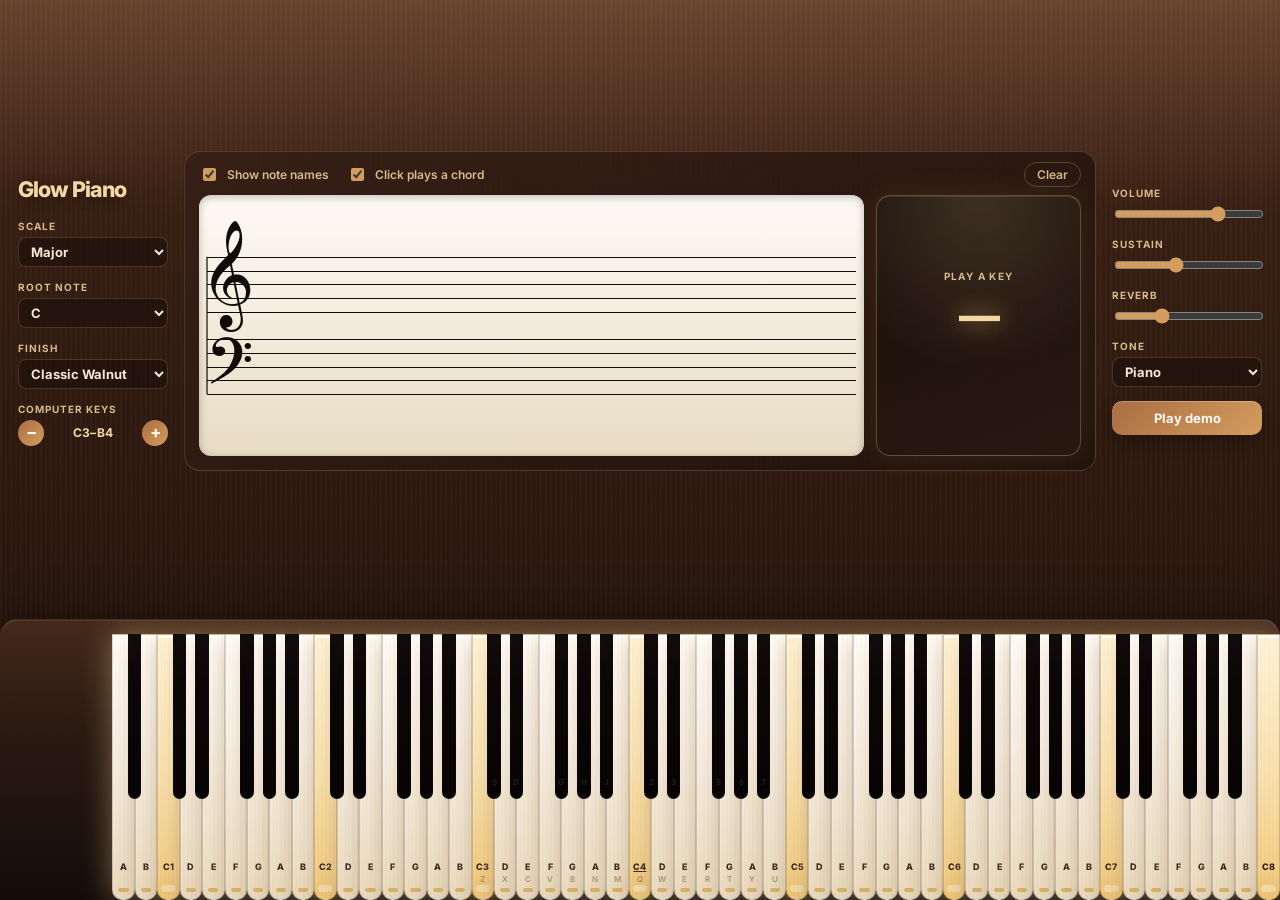
==== index.html @ 7399d84c "Update index.html" ====
<!DOCTYPE html>
<html lang="en">
  <head>
    <meta charset="UTF-8" />
    <meta name="viewport" content="width=device-width, initial-scale=1.0" />
    <title>Glow Piano</title>
    <link rel="preconnect" href="https://fonts.googleapis.com" />
    <link rel="preconnect" href="https://fonts.gstatic.com" crossorigin />
    <link href="https://fonts.googleapis.com/css2?family=Inter:wght@400;500;600;700;800&family=Noto+Music&display=swap" rel="stylesheet" />
    <link rel="stylesheet" href="style.css?v=7" />
  </head>
  <body>
    <div class="app-shell">
      <aside class="side side-left">
        <div class="brand"><h1>Glow Piano</h1></div>

        <label class="ctl" for="scale-select">
          <span>Scale</span>
          <select id="scale-select">
            <option value="major">Major</option>
            <option value="minor">Minor</option>
            <option value="pentatonic-major">Pentatonic Major</option>
            <option value="pentatonic-minor">Pentatonic Minor</option>
            <option value="blues">Blues</option>
            <option value="dorian">Dorian</option>
            <option value="phrygian">Phrygian</option>
            <option value="lydian">Lydian</option>
            <option value="mixolydian">Mixolydian</option>
          </select>
        </label>

        <label class="ctl" for="root-note-select">
          <span>Root note</span>
          <select id="root-note-select">
            <option value="C">C</option>
            <option value="C#">C#</option>
            <option value="D">D</option>
            <option value="D#">D#</option>
            <option value="E">E</option>
            <option value="F">F</option>
            <option value="F#">F#</option>
            <option value="G">G</option>
            <option value="G#">G#</option>
            <option value="A">A</option>
            <option value="A#">A#</option>
            <option value="B">B</option>
          </select>
        </label>

        <label class="ctl" for="style-select">
          <span>Finish</span>
          <select id="style-select">
            <option value="classic">Classic Walnut</option>
            <option value="concert">Concert Black</option>
            <option value="vintage">Vintage Mahogany</option>
            <option value="modern">Modern Matte</option>
          </select>
        </label>

        <div class="ctl">
          <span>Computer keys</span>
          <div class="keys-shift">
            <button id="octave-down" aria-label="Lower computer keyboard octave">−</button>
            <span id="octave-label">C3–B4</span>
            <button id="octave-up" aria-label="Raise computer keyboard octave">+</button>
          </div>
        </div>
      </aside>

      <section class="staff-panel">
        <div class="staff-header">
          <label class="staff-toggle">
            <input type="checkbox" id="show-names" checked />
            Show note names
          </label>
          <button id="staff-clear" class="staff-clear">Clear</button>
        </div>

        <div class="staff-body">
          <div class="staff-canvas">
            <canvas id="staff" aria-label="Notes you play, shown on a music staff"></canvas>
          </div>

          <aside id="chord-card" class="chord-card" aria-live="polite">
            <span id="chord-label" class="chord-label">Play a key</span>
            <strong id="chord-name">—</strong>
            <div id="chord-notes" class="chord-notes"></div>
          </aside>
        </div>
      </section>

      <aside class="side side-right">
        <label class="ctl" for="volume">
          <span>Volume</span>
          <input id="volume" type="range" min="0" max="100" value="72" />
        </label>

        <label class="ctl" for="sustain">
          <span>Sustain</span>
          <input id="sustain" type="range" min="0" max="100" value="40" />
        </label>

        <label class="ctl" for="reverb">
          <span>Reverb</span>
          <input id="reverb" type="range" min="0" max="100" value="30" />
        </label>

        <label class="ctl" for="tone">
          <span>Tone</span>
          <select id="tone">
            <option value="piano">Piano</option>
            <option value="bright">Bright</option>
            <option value="warm">Warm</option>
          </select>
        </label>

        <button id="demo-btn" class="demo-btn">Play demo</button>
      </aside>

      <section id="piano" class="piano" aria-label="Piano keyboard" aria-live="polite"></section>
    </div>

    <script src="Staff.js?v=6"></script>
    <script src="script.js?v=7"></script>
  </body>
</html>
---- style.css ----
:root {
  --bg-1: #1a0f09;
  --bg-2: #2d1b12;
  --bg-3: #3c2617;

  --app-shell-top: rgba(111, 71, 49, 0.92);
  --app-shell-mid: rgba(56, 31, 18, 0.92);
  --app-shell-bottom: rgba(28, 16, 11, 0.96);
  --topbar-top: rgba(77, 49, 32, 0.9);
  --topbar-bottom: rgba(46, 27, 17, 0.75);
  --toolbar-bg-top: rgba(101, 63, 42, 0.8);
  --toolbar-bg-bottom: rgba(89, 56, 38, 0.72);
  --panel-bg-top: rgba(53, 31, 22, 0.9);
  --panel-bg-bottom: rgba(29, 17, 12, 0.8);
  --piano-top: rgba(69, 42, 27, 0.98);
  --piano-mid: rgba(42, 27, 18, 0.96);
  --piano-bottom: rgba(21, 12, 9, 0.98);

  --white-key: #fefaf4;
  --white-key-2: #f4ecdf;
  --white-key-3: #e8dcc4;

  --black-key-1: #120b08;
  --black-key-2: #1f130f;
  --black-key-3: #2d1d15;

  --gold: #d8b06a;
  --gold-soft: #f3d8a6;
  --text: #f4e7d6;
  --muted: #d7b98a;
  --ink: #2b170f;
  --button-grad-1: #ab6d43;
  --button-grad-2: #d49d5d;
  --scale-glow: rgba(248, 218, 165, 0.45);
}

* {
  box-sizing: border-box;
}

html, body {
  height: 100%;
  margin: 0;
  font-family: 'Inter', sans-serif;
  background:
    radial-gradient(circle at top, rgba(211, 176, 106, 0.18), transparent 30%),
    linear-gradient(135deg, var(--bg-1) 0%, var(--bg-2) 38%, var(--bg-3) 100%);
  color: var(--text);
}

body {
  overflow: hidden; /* everything fits on one screen */
}

button, input, select {
  font: inherit;
}

/* ---- Page layout: controls | staff | controls, piano underneath ---- */
.app-shell {
  /* Width of one white key. The piano is 57 white keys wide: 52 real keys plus 5 spare
     on the left, so middle C lands exactly in the centre of the screen and the
     piano runs from the left edge of the screen to the right edge. */
  --kw: max(calc(100vw / 57), 14px);

  position: relative;
  width: 100vw;
  height: 100vh;
  height: 100dvh;
  display: grid;
  grid-template-columns: 150px minmax(0, 1fr) 150px;
  grid-template-rows: minmax(0, 1fr) auto;
  gap: 14px 16px;
  padding: 16px 18px 0;
  background:
    linear-gradient(180deg, var(--app-shell-top) 0%, var(--app-shell-mid) 24%, var(--app-shell-bottom) 100%);
}

.app-shell::before {
  content: '';
  position: absolute;
  inset: 0;
  background:
    repeating-linear-gradient(
      90deg,
      rgba(255, 255, 255, 0.02) 0,
      rgba(255, 255, 255, 0.02) 2px,
      rgba(0, 0, 0, 0.02) 2px,
      rgba(0, 0, 0, 0.02) 5px
    );
  pointer-events: none;
}

.side,
.staff-panel,
.piano {
  position: relative;
  z-index: 1;
}

.side-left   { grid-column: 1; grid-row: 1; }
.staff-panel { grid-column: 2; grid-row: 1; }
.side-right  { grid-column: 3; grid-row: 1; }
.piano       { grid-column: 1 / -1; grid-row: 2; }

/* ---- Minimal side controls ---- */
.side {
  display: flex;
  flex-direction: column;
  justify-content: center;
  gap: 14px;
  min-height: 0;
}

.brand h1 {
  margin: 0 0 4px;
  font-size: 1.35rem;
  font-weight: 800;
  letter-spacing: -0.04em;
  color: var(--gold-soft);
  text-shadow: 0 2px 14px rgba(0, 0, 0, 0.4);
}

.ctl {
  display: flex;
  flex-direction: column;
  gap: 5px;
  color: var(--muted);
  font-size: 10px;
  font-weight: 700;
  letter-spacing: 0.1em;
  text-transform: uppercase;
}

.ctl select {
  width: 100%;
  padding: 5px 8px;
  font-size: 13px;
  letter-spacing: 0;
  text-transform: none;
  background: rgba(24, 14, 10, 0.55);
  color: var(--text);
  border: 1px solid rgba(227, 190, 141, 0.2);
  border-radius: 8px;
}

.ctl input[type="range"] {
  width: 100%;
  accent-color: var(--button-grad-2);
}

.keys-shift {
  display: flex;
  align-items: center;
  justify-content: space-between;
  gap: 6px;
}

.keys-shift button {
  flex: none;
  width: 26px;
  height: 26px;
  padding: 0;
  border: 0;
  border-radius: 50%;
  font-size: 17px;
  line-height: 1;
  color: #fffaf5;
  background: linear-gradient(135deg, var(--button-grad-1), var(--button-grad-2));
  cursor: pointer;
}

#octave-label {
  flex: 1;
  text-align: center;
  font-size: 12px;
  font-weight: 700;
  letter-spacing: 0.03em;
  text-transform: none;
  color: var(--gold-soft);
}

.demo-btn {
  width: 100%;
  padding: 9px 12px;
  border: 0;
  border-radius: 10px;
  font-size: 13px;
  font-weight: 700;
  color: #fffaf5;
  background: linear-gradient(135deg, var(--button-grad-1), var(--button-grad-2));
  box-shadow: inset 0 1px 0 rgba(255, 255, 255, 0.26), 0 8px 16px rgba(0, 0, 0, 0.28);
  cursor: pointer;
  transition: transform 0.18s ease;
}

.demo-btn:hover {
  transform: translateY(-1px);
}

/* ---- Staff reel + chord card ---- */
.staff-panel {
  align-self: center;
  display: flex;
  flex-direction: column;
  padding: 10px 14px 14px;
  border-radius: 16px;
  border: 1px solid rgba(227, 190, 141, 0.2);
  background: linear-gradient(135deg, var(--panel-bg-top), var(--panel-bg-bottom));
}

.staff-header {
  display: flex;
  align-items: center;
  gap: 18px;
  margin-bottom: 8px;
}

.staff-toggle {
  display: inline-flex;
  align-items: center;
  gap: 8px;
  color: var(--muted);
  font-size: 12px;
  font-weight: 600;
  cursor: pointer;
}

.staff-toggle input {
  accent-color: var(--button-grad-2);
}

.staff-clear {
  margin-left: auto;
  border: 1px solid rgba(227, 190, 141, 0.25);
  border-radius: 999px;
  padding: 4px 12px;
  font-size: 12px;
  background: transparent;
  color: var(--muted);
  font-weight: 600;
  cursor: pointer;
}

.staff-clear:hover {
  color: var(--gold-soft);
}

.staff-body {
  display: flex;
  gap: 12px;
  align-items: stretch;
}

/* The staff: about half the height it was before */
.staff-canvas {
  position: relative;
  flex: 1 1 auto;
  min-width: 0;
  height: clamp(200px, 29vh, 330px);
}

#staff {
  position: absolute;
  inset: 0;
  display: block;
  width: 100%;
  height: 100%;
  border-radius: 12px;
  background: linear-gradient(180deg, var(--white-key), var(--white-key-3));
  box-shadow: inset 0 2px 8px rgba(0, 0, 0, 0.25);
}

/* The chord card, to the right of the staff */
.chord-card {
  flex: 0 0 clamp(190px, 16vw, 270px);
  display: flex;
  flex-direction: column;
  align-items: center;
  justify-content: center;
  gap: 12px;
  padding: 14px;
  text-align: center;
  border-radius: 14px;
  border: 1px solid rgba(227, 190, 141, 0.3);
  background:
    radial-gradient(circle at 50% 0%, rgba(243, 216, 166, 0.16), transparent 62%),
    linear-gradient(160deg, rgba(20, 12, 8, 0.78), rgba(44, 27, 18, 0.66));
  box-shadow:
    inset 0 1px 0 rgba(255, 235, 203, 0.12),
    0 0 30px rgba(216, 176, 106, 0.12);
}

.chord-label {
  font-size: 10px;
  font-weight: 700;
  letter-spacing: 0.14em;
  text-transform: uppercase;
  color: var(--muted);
}

#chord-name {
  max-width: 100%;
  font-size: clamp(2rem, 3.2vw, 3.4rem);
  font-weight: 800;
  line-height: 1.05;
  letter-spacing: -0.04em;
  color: var(--gold-soft);
  text-shadow: 0 0 22px var(--gold), 0 2px 12px rgba(0, 0, 0, 0.5);
  overflow-wrap: anywhere;
}

.chord-notes {
  display: flex;
  flex-wrap: wrap;
  justify-content: center;
  gap: 6px;
  min-height: 2rem;
}

.chord-notes span {
  min-width: 2.2rem;
  padding: 4px 10px;
  border-radius: 999px;
  font-size: clamp(0.95rem, 1.3vw, 1.3rem);
  font-weight: 800;
  color: var(--gold-soft);
  background: rgba(243, 216, 166, 0.12);
  border: 1px solid rgba(243, 216, 166, 0.35);
}

.chord-card.pop #chord-name {
  animation: chord-pop 0.35s ease;
}

@keyframes chord-pop {
  from { transform: scale(0.85); opacity: 0.35; }
  to   { transform: scale(1); opacity: 1; }
}

/* ---- Piano: edge to edge, as big as the screen allows ---- */
.piano {
  height: min(46vh, calc(var(--kw) * 12.5));
  min-height: 130px;
  margin: 0 -18px;
  padding: 14px 0 0;
  border-radius: 18px 18px 0 0;
  background:
    linear-gradient(180deg, var(--piano-top) 0%, var(--piano-mid) 40%, var(--piano-bottom) 100%);
  border-top: 1.5px solid rgba(227, 190, 141, 0.2);
  box-shadow:
    inset 0 1px 0 rgba(255, 255, 255, 0.08),
    0 -10px 40px rgba(0, 0, 0, 0.25);
  overflow: hidden;
}

/* 52 white keys, pushed 5 key-widths in from the left so middle C is centred */
.keys {
  position: relative;
  display: flex;
  flex: none;
  width: calc(var(--kw) * 52);
  height: 100%;
  margin-left: calc(var(--kw) * 5);
}

.key {
  position: relative;
  user-select: none;
  -webkit-user-select: none;
  touch-action: manipulation;
}

.key:focus-visible {
  outline: 2px solid var(--gold-soft);
  outline-offset: -3px;
  z-index: 3;
}

.note-name {
  font-size: clamp(9px, calc(var(--kw) * 0.34), 14px);
  font-weight: 800;
  line-height: 1;
}

.kbd-hint {
  font-size: clamp(8px, calc(var(--kw) * 0.28), 12px);
  font-weight: 600;
  line-height: 1;
  min-height: 1em;
  opacity: 0.55;
}

.middle-c .note-name {
  text-decoration: underline;
}

/* White keys */
.white-key {
  flex: 1 1 0;
  min-width: 0;
  height: 100%;
  display: flex;
  flex-direction: column;
  align-items: center;
  justify-content: flex-end;
  gap: 4px;
  padding: 0 0 clamp(10px, calc(var(--kw) * 0.7), 24px);
  border-radius: 0 0 10px 10px;
  background: linear-gradient(180deg, var(--white-key) 0%, var(--white-key-2) 38%, var(--white-key-3) 100%);
  border: 1px solid rgba(39, 20, 12, 0.18);
  color: rgba(43, 23, 15, 0.7);
  font-weight: 700;
  cursor: pointer;
  transition: transform 0.08s ease, box-shadow 0.15s ease, background 0.15s ease;
}

.white-key::before {
  content: '';
  position: absolute;
  inset: 0;
  background: repeating-linear-gradient(
    90deg,
    rgba(255, 255, 255, 0.04),
    rgba(255, 255, 255, 0.04) 2px,
    rgba(120, 81, 52, 0.02) 2px,
    rgba(120, 81, 52, 0.02) 4px
  );
  border-radius: 0 0 10px 10px;
  pointer-events: none;
}

.white-key:hover {
  background: linear-gradient(180deg, #fffdf9 0%, #f8f1e8 42%, #eadbc0 100%);
}

/* Black keys (their left and width are set by script.js, in %) */
.black-key {
  position: absolute;
  top: 0;
  height: 62%;
  display: flex;
  flex-direction: column;
  align-items: center;
  justify-content: flex-end;
  gap: 4px;
  padding: 0 0 12px;
  border-radius: 0 0 7px 7px;
  background: linear-gradient(180deg, var(--black-key-2), var(--black-key-1));
  border: 1px solid rgba(255, 255, 255, 0.06);
  color: rgba(255, 255, 255, 0.8);
  z-index: 2;
  cursor: pointer;
  transition: transform 0.08s ease, box-shadow 0.15s ease, background 0.15s ease;
}

.black-key::before {
  content: '';
  position: absolute;
  inset: 0;
  background: linear-gradient(180deg, rgba(255, 255, 255, 0.05), transparent 30%, rgba(0, 0, 0, 0.1));
  border-radius: 0 0 7px 7px;
  pointer-events: none;
}

.black-key:hover {
  background: linear-gradient(180deg, var(--black-key-3), var(--black-key-2));
}

/* ---- Scale highlighting ---- */

/* Notes outside the scale: dark and "switched off" */
.white-key.out-of-scale {
  filter: brightness(0.3) saturate(0.5);
  box-shadow: inset 0 2px 0 rgba(255, 255, 255, 0.1), 0 4px 8px rgba(0, 0, 0, 0.3);
}

.black-key.out-of-scale {
  filter: brightness(0.4);
}

.out-of-scale .note-name,
.out-of-scale .kbd-hint {
  opacity: 0.35;
}

/* Notes in the scale: bright, raised, glowing, with a gold strip */
.white-key.in-scale {
  z-index: 1;
  background: linear-gradient(180deg, #fffdf9 0%, #f8f1e8 38%, #eadbc0 100%);
  box-shadow:
    inset 0 3px 0 rgba(255, 255, 255, 0.9),
    0 0 30px var(--scale-glow),
    0 10px 20px rgba(0, 0, 0, 0.2);
}

.white-key.in-scale .note-name {
  color: var(--ink);
}

.black-key.in-scale {
  background: linear-gradient(180deg, #5a4030, #2a1a12);
  box-shadow:
    inset 0 1px 0 rgba(255, 255, 255, 0.25),
    0 0 22px var(--scale-glow),
    0 12px 18px rgba(0, 0, 0, 0.38);
}

.white-key.in-scale::after,
.black-key.in-scale::after {
  content: '';
  position: absolute;
  left: 25%;
  right: 25%;
  bottom: 7px;
  height: 4px;
  border-radius: 4px;
  background: var(--gold);
  box-shadow: 0 0 10px var(--scale-glow);
  pointer-events: none;
}

/* Root note: warm tint and a bigger strip */
.white-key.is-root {
  background: linear-gradient(180deg, #fff3d6 0%, #f9dfaa 55%, #f0c777 100%);
}

.black-key.is-root {
  background: linear-gradient(180deg, #7a5336, #3a2416);
}

.white-key.is-root::after,
.black-key.is-root::after {
  left: 15%;
  right: 15%;
  height: 7px;
  background: var(--gold-soft);
  box-shadow: 0 0 16px var(--gold);
}

/* Pressed keys always win, so you can see what is sounding */
.white-key.active {
  filter: none;
  background: linear-gradient(180deg, #ffd98a 0%, #f0b64f 100%);
  transform: translateY(2px);
  box-shadow: 0 0 24px var(--scale-glow), inset 0 2px 0 rgba(255, 255, 255, 0.6);
}

.black-key.active {
  filter: none;
  background: linear-gradient(180deg, #b27a4f, #6b442f);
  transform: translateY(2px);
  box-shadow: 0 0 20px var(--scale-glow);
}

.key.active .note-name,
.key.active .kbd-hint {
  opacity: 1;
}

/* ---- Small screens: stack everything and let the piano scroll sideways ---- */
@media (max-width: 900px) {
  body {
    overflow: auto;
  }

  .app-shell {
    height: auto;
    min-height: 100dvh;
    grid-template-columns: 1fr;
    grid-template-rows: auto;
    padding: 12px 12px 0;
  }

  .side-left,
  .staff-panel,
  .side-right,
  .piano {
    grid-column: 1;
    grid-row: auto;
  }

  .side {
    flex-direction: row;
    flex-wrap: wrap;
    justify-content: flex-start;
  }

  .side > * {
    flex: 1 1 130px;
  }

  .staff-body {
    flex-direction: column;
  }

  .staff-canvas {
    flex: none;
    height: 200px;
  }

  .chord-card {
    flex: none;
  }

  .piano {
    height: 170px;
    margin: 0 -12px;
    overflow-x: auto;
  }
}
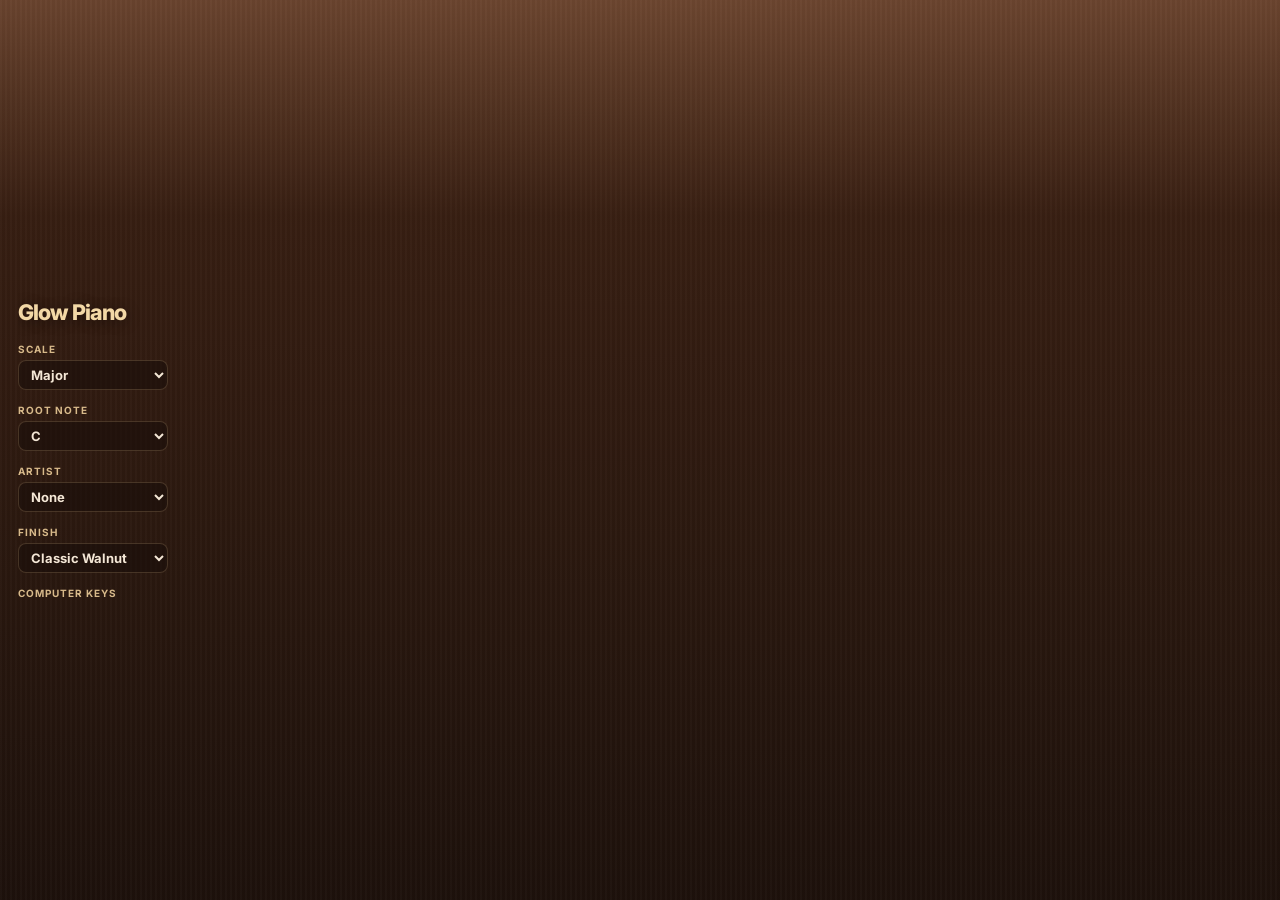
==== commit 6998f307: "Update index.html" ====
--- a/index.html
+++ b/index.html
@@ -7,7 +7,815 @@
     <link rel="preconnect" href="https://fonts.googleapis.com" />
     <link rel="preconnect" href="https://fonts.gstatic.com" crossorigin />
     <link href="https://fonts.googleapis.com/css2?family=Inter:wght@400;500;600;700;800&family=Noto+Music&display=swap" rel="stylesheet" />
-    <link rel="stylesheet" href="style.css?v=7" />
+    <style>
+:root {
+  --bg-1: #1a0f09;
+  --bg-2: #2d1b12;
+  --bg-3: #3c2617;
+
+  --app-shell-top: rgba(111, 71, 49, 0.92);
+  --app-shell-mid: rgba(56, 31, 18, 0.92);
+  --app-shell-bottom: rgba(28, 16, 11, 0.96);
+  --topbar-top: rgba(77, 49, 32, 0.9);
+  --topbar-bottom: rgba(46, 27, 17, 0.75);
+  --toolbar-bg-top: rgba(101, 63, 42, 0.8);
+  --toolbar-bg-bottom: rgba(89, 56, 38, 0.72);
+  --panel-bg-top: rgba(53, 31, 22, 0.9);
+  --panel-bg-bottom: rgba(29, 17, 12, 0.8);
+  --piano-top: rgba(69, 42, 27, 0.98);
+  --piano-mid: rgba(42, 27, 18, 0.96);
+  --piano-bottom: rgba(21, 12, 9, 0.98);
+
+  --white-key: #fefaf4;
+  --white-key-2: #f4ecdf;
+  --white-key-3: #e8dcc4;
+
+  --black-key-1: #120b08;
+  --black-key-2: #1f130f;
+  --black-key-3: #2d1d15;
+
+  --gold: #d8b06a;
+  --gold-soft: #f3d8a6;
+  --text: #f4e7d6;
+  --muted: #d7b98a;
+  --ink: #2b170f;
+  --button-grad-1: #ab6d43;
+  --button-grad-2: #d49d5d;
+  --scale-glow: rgba(248, 218, 165, 0.45);
+}
+
+* {
+  box-sizing: border-box;
+}
+
+html, body {
+  height: 100%;
+  margin: 0;
+  font-family: 'Inter', sans-serif;
+  background:
+    radial-gradient(circle at top, rgba(211, 176, 106, 0.18), transparent 30%),
+    linear-gradient(135deg, var(--bg-1) 0%, var(--bg-2) 38%, var(--bg-3) 100%);
+  color: var(--text);
+}
+
+body {
+  overflow: hidden; /* everything fits on one screen */
+}
+
+button, input, select {
+  font: inherit;
+}
+
+/* ---- Page layout: controls | staff | controls, piano underneath ---- */
+.app-shell {
+  /* Width of one white key. The piano is 43 white keys wide (C1 to C7), so it runs from the
+     left edge of the screen to the right edge, with middle C exactly in the centre. */
+  --kw: max(calc(100vw / 43), 14px);
+
+  position: relative;
+  width: 100vw;
+  height: 100vh;
+  height: 100dvh;
+  display: grid;
+  grid-template-columns: 150px minmax(0, 1fr) 150px;
+  grid-template-rows: minmax(0, 1fr) auto;
+  gap: 14px 16px;
+  padding: 16px 18px 0;
+  background:
+    linear-gradient(180deg, var(--app-shell-top) 0%, var(--app-shell-mid) 24%, var(--app-shell-bottom) 100%);
+}
+
+.app-shell::before {
+  content: '';
+  position: absolute;
+  inset: 0;
+  background:
+    repeating-linear-gradient(
+      90deg,
+      rgba(255, 255, 255, 0.02) 0,
+      rgba(255, 255, 255, 0.02) 2px,
+      rgba(0, 0, 0, 0.02) 2px,
+      rgba(0, 0, 0, 0.02) 5px
+    );
+  pointer-events: none;
+}
+
+.side,
+.staff-panel,
+.artist-panel,
+.piano {
+  position: relative;
+  z-index: 1;
+}
+
+.side-left   { grid-column: 1; grid-row: 1; }
+.staff-panel { grid-column: 2; grid-row: 1; }
+.side-right  { grid-column: 3; grid-row: 1; }
+.piano       { grid-column: 1 / -1; grid-row: 2; }
+
+/* When an artist panel is open (Chopin ...) it takes a column of its own next to the left controls */
+.artist-panel { grid-column: 2; grid-row: 1; }
+
+.app-shell.artist-open {
+  grid-template-columns: 150px clamp(250px, 22vw, 340px) minmax(0, 1fr) 150px;
+}
+
+.app-shell.artist-open .staff-panel { grid-column: 3; }
+.app-shell.artist-open .side-right  { grid-column: 4; }
+
+/* ---- Minimal side controls ---- */
+.side {
+  display: flex;
+  flex-direction: column;
+  justify-content: center;
+  justify-content: safe center; /* if the screen is short, scroll instead of cutting the top off */
+  gap: 14px;
+  min-height: 0;
+  overflow-y: auto;
+  scrollbar-width: none;
+}
+
+.brand h1 {
+  margin: 0 0 4px;
+  font-size: 1.35rem;
+  font-weight: 800;
+  letter-spacing: -0.04em;
+  color: var(--gold-soft);
+  text-shadow: 0 2px 14px rgba(0, 0, 0, 0.4);
+}
+
+.ctl {
+  display: flex;
+  flex-direction: column;
+  gap: 5px;
+  color: var(--muted);
+  font-size: 10px;
+  font-weight: 700;
+  letter-spacing: 0.1em;
+  text-transform: uppercase;
+}
+
+.ctl select,
+.artist-panel select,
+.staff-header select {
+  width: 100%;
+  padding: 5px 8px;
+  font-size: 13px;
+  letter-spacing: 0;
+  text-transform: none;
+  background: rgba(24, 14, 10, 0.55);
+  color: var(--text);
+  border: 1px solid rgba(227, 190, 141, 0.2);
+  border-radius: 8px;
+}
+
+.ctl input[type="range"] {
+  width: 100%;
+  accent-color: var(--button-grad-2);
+}
+
+.keys-shift {
+  display: flex;
+  align-items: center;
+  justify-content: space-between;
+  gap: 6px;
+}
+
+.keys-shift button {
+  flex: none;
+  width: 26px;
+  height: 26px;
+  padding: 0;
+  border: 0;
+  border-radius: 50%;
+  font-size: 17px;
+  line-height: 1;
+  color: #fffaf5;
+  background: linear-gradient(135deg, var(--button-grad-1), var(--button-grad-2));
+  cursor: pointer;
+}
+
+#octave-label {
+  flex: 1;
+  text-align: center;
+  font-size: 12px;
+  font-weight: 700;
+  letter-spacing: 0.03em;
+  text-transform: none;
+  color: var(--gold-soft);
+}
+
+.demo-btn {
+  width: 100%;
+  padding: 9px 12px;
+  border: 0;
+  border-radius: 10px;
+  font-size: 13px;
+  font-weight: 700;
+  color: #fffaf5;
+  background: linear-gradient(135deg, var(--button-grad-1), var(--button-grad-2));
+  box-shadow: inset 0 1px 0 rgba(255, 255, 255, 0.26), 0 8px 16px rgba(0, 0, 0, 0.28);
+  cursor: pointer;
+  transition: transform 0.18s ease;
+}
+
+.demo-btn:hover {
+  transform: translateY(-1px);
+}
+
+/* ---- Artist panel (Chopin ...) ---- */
+.artist-panel {
+  display: flex;
+  flex-direction: column;
+  gap: 8px;
+  min-height: 0;
+  overflow-y: auto;
+  scrollbar-width: thin;
+  padding: 12px;
+  border-radius: 16px;
+  border: 1px solid rgba(227, 190, 141, 0.2);
+  background: linear-gradient(135deg, var(--panel-bg-top), var(--panel-bg-bottom));
+}
+
+.artist-panel[hidden] {
+  display: none;
+}
+
+.artist-head {
+  display: flex;
+  align-items: center;
+  gap: 6px;
+}
+
+.artist-head h2 {
+  flex: 1;
+  margin: 0;
+  font-size: 1.25rem;
+  font-weight: 800;
+  letter-spacing: -0.03em;
+  color: var(--gold-soft);
+}
+
+.artist-icon {
+  width: 26px;
+  height: 26px;
+  padding: 0;
+  border: 1px solid rgba(227, 190, 141, 0.3);
+  border-radius: 50%;
+  font-size: 11px;
+  line-height: 1;
+  background: transparent;
+  color: var(--muted);
+  cursor: pointer;
+}
+
+.artist-icon:hover {
+  color: var(--gold-soft);
+}
+
+.artist-blurb,
+.artist-info,
+.artist-note {
+  margin: 0;
+  font-size: 11px;
+  line-height: 1.45;
+  color: var(--muted);
+}
+
+.artist-note {
+  font-style: italic;
+  opacity: 0.8;
+}
+
+.artist-panel h3 {
+  margin: 8px 0 0;
+  font-size: 10px;
+  font-weight: 700;
+  letter-spacing: 0.12em;
+  text-transform: uppercase;
+  color: var(--muted);
+}
+
+.artist-grid {
+  display: grid;
+  grid-template-columns: repeat(2, minmax(0, 1fr));
+  gap: 6px;
+}
+
+.artist-chord {
+  display: flex;
+  flex-direction: column;
+  align-items: flex-start;
+  gap: 2px;
+  padding: 6px 8px;
+  text-align: left;
+  border-radius: 9px;
+  border: 1px solid rgba(227, 190, 141, 0.25);
+  background: rgba(24, 14, 10, 0.5);
+  color: var(--text);
+  cursor: pointer;
+  user-select: none;
+  -webkit-user-select: none;
+  touch-action: manipulation;
+}
+
+.artist-chord strong {
+  font-size: 14px;
+  font-weight: 800;
+  color: var(--gold-soft);
+}
+
+.artist-chord small {
+  font-size: 10px;
+  line-height: 1.25;
+  color: var(--muted);
+}
+
+.artist-chord:hover {
+  border-color: rgba(243, 216, 166, 0.55);
+}
+
+.artist-chord.playing {
+  background: linear-gradient(135deg, var(--button-grad-1), var(--button-grad-2));
+  border-color: transparent;
+}
+
+.artist-chord.playing strong,
+.artist-chord.playing small {
+  color: #fffaf5;
+}
+
+.artist-row {
+  display: flex;
+  gap: 6px;
+}
+
+.artist-row select {
+  flex: 1;
+  min-width: 0;
+}
+
+.artist-play {
+  flex: none;
+  width: 32px;
+  border: 0;
+  border-radius: 8px;
+  font-size: 12px;
+  color: #fffaf5;
+  background: linear-gradient(135deg, var(--button-grad-1), var(--button-grad-2));
+  cursor: pointer;
+}
+
+.artist-now {
+  min-height: 1.4em;
+  margin: 0;
+  font-size: 12px;
+  font-weight: 700;
+  color: var(--gold-soft);
+}
+
+/* ---- Staff reel + chord card ---- */
+.staff-panel {
+  align-self: center;
+  display: flex;
+  flex-direction: column;
+  padding: 10px 14px 14px;
+  border-radius: 16px;
+  border: 1px solid rgba(227, 190, 141, 0.2);
+  background: linear-gradient(135deg, var(--panel-bg-top), var(--panel-bg-bottom));
+}
+
+.staff-header {
+  display: flex;
+  flex-wrap: wrap;
+  align-items: center;
+  gap: 6px 18px;
+  margin-bottom: 8px;
+}
+
+.staff-toggle {
+  display: inline-flex;
+  align-items: center;
+  gap: 8px;
+  color: var(--muted);
+  font-size: 12px;
+  font-weight: 600;
+  cursor: pointer;
+}
+
+.staff-toggle input {
+  accent-color: var(--button-grad-2);
+}
+
+.staff-header select {
+  width: auto;
+  padding: 3px 6px;
+  font-size: 12px;
+}
+
+/* The 7th / 9th / 11th / 13th boxes sit together as one group */
+.chord-sizes {
+  display: inline-flex;
+  align-items: center;
+  gap: 4px 10px;
+}
+
+.staff-group-label {
+  color: var(--gold-soft);
+  font-size: 11px;
+  font-weight: 700;
+  letter-spacing: 0.05em;
+  text-transform: uppercase;
+}
+
+.staff-clear {
+  margin-left: auto;
+  border: 1px solid rgba(227, 190, 141, 0.25);
+  border-radius: 999px;
+  padding: 4px 12px;
+  font-size: 12px;
+  background: transparent;
+  color: var(--muted);
+  font-weight: 600;
+  cursor: pointer;
+}
+
+.staff-clear:hover {
+  color: var(--gold-soft);
+}
+
+.staff-body {
+  display: flex;
+  gap: 12px;
+  align-items: stretch;
+}
+
+/* The staff: about half the height it was before */
+.staff-canvas {
+  position: relative;
+  flex: 1 1 auto;
+  min-width: 0;
+  height: clamp(200px, 29vh, 330px);
+}
+
+#staff {
+  position: absolute;
+  inset: 0;
+  display: block;
+  width: 100%;
+  height: 100%;
+  border-radius: 12px;
+  background: linear-gradient(180deg, var(--white-key), var(--white-key-3));
+  box-shadow: inset 0 2px 8px rgba(0, 0, 0, 0.25);
+}
+
+/* The chord card, to the right of the staff */
+.chord-card {
+  flex: 0 0 clamp(190px, 16vw, 270px);
+  display: flex;
+  flex-direction: column;
+  align-items: center;
+  justify-content: center;
+  gap: 12px;
+  padding: 14px;
+  text-align: center;
+  border-radius: 14px;
+  border: 1px solid rgba(227, 190, 141, 0.3);
+  background:
+    radial-gradient(circle at 50% 0%, rgba(243, 216, 166, 0.16), transparent 62%),
+    linear-gradient(160deg, rgba(20, 12, 8, 0.78), rgba(44, 27, 18, 0.66));
+  box-shadow:
+    inset 0 1px 0 rgba(255, 235, 203, 0.12),
+    0 0 30px rgba(216, 176, 106, 0.12);
+}
+
+.chord-label {
+  font-size: 10px;
+  font-weight: 700;
+  letter-spacing: 0.14em;
+  text-transform: uppercase;
+  color: var(--muted);
+}
+
+#chord-name {
+  max-width: 100%;
+  font-size: clamp(2rem, 3.2vw, 3.4rem);
+  font-weight: 800;
+  line-height: 1.05;
+  letter-spacing: -0.04em;
+  color: var(--gold-soft);
+  text-shadow: 0 0 22px var(--gold), 0 2px 12px rgba(0, 0, 0, 0.5);
+  overflow-wrap: anywhere;
+}
+
+.chord-notes {
+  display: flex;
+  flex-wrap: wrap;
+  justify-content: center;
+  gap: 6px;
+  min-height: 2rem;
+}
+
+.chord-notes span {
+  min-width: 2.2rem;
+  padding: 4px 10px;
+  border-radius: 999px;
+  font-size: clamp(0.95rem, 1.3vw, 1.3rem);
+  font-weight: 800;
+  color: var(--gold-soft);
+  background: rgba(243, 216, 166, 0.12);
+  border: 1px solid rgba(243, 216, 166, 0.35);
+}
+
+.chord-card.pop #chord-name {
+  animation: chord-pop 0.35s ease;
+}
+
+@keyframes chord-pop {
+  from { transform: scale(0.85); opacity: 0.35; }
+  to   { transform: scale(1); opacity: 1; }
+}
+
+/* ---- Piano: edge to edge. Key length is 6.4 times the key width, like a real piano ---- */
+.piano {
+  height: min(46vh, calc(var(--kw) * 6.4 + 14px));
+  min-height: 110px;
+  margin: 0 -18px;
+  padding: 14px 0 0;
+  border-radius: 18px 18px 0 0;
+  background:
+    linear-gradient(180deg, var(--piano-top) 0%, var(--piano-mid) 40%, var(--piano-bottom) 100%);
+  border-top: 1.5px solid rgba(227, 190, 141, 0.2);
+  box-shadow:
+    inset 0 1px 0 rgba(255, 255, 255, 0.08),
+    0 -10px 40px rgba(0, 0, 0, 0.25);
+  overflow: hidden;
+}
+
+/* 43 white keys, C1 to C7: exactly one screen wide, middle C in the centre */
+.keys {
+  position: relative;
+  display: flex;
+  flex: none;
+  width: calc(var(--kw) * 43);
+  height: 100%;
+}
+
+.key {
+  position: relative;
+  user-select: none;
+  -webkit-user-select: none;
+  touch-action: manipulation;
+}
+
+.key:focus-visible {
+  outline: 2px solid var(--gold-soft);
+  outline-offset: -3px;
+  z-index: 3;
+}
+
+.note-name {
+  font-size: clamp(9px, calc(var(--kw) * 0.34), 16px);
+  font-weight: 800;
+  line-height: 1;
+}
+
+.kbd-hint {
+  font-size: clamp(8px, calc(var(--kw) * 0.28), 13px);
+  font-weight: 600;
+  line-height: 1;
+  min-height: 1em;
+  opacity: 0.55;
+}
+
+.middle-c .note-name {
+  text-decoration: underline;
+}
+
+/* White keys */
+.white-key {
+  flex: 1 1 0;
+  min-width: 0;
+  height: 100%;
+  display: flex;
+  flex-direction: column;
+  align-items: center;
+  justify-content: flex-end;
+  gap: 4px;
+  padding: 0 0 clamp(10px, calc(var(--kw) * 0.7), 24px);
+  border-radius: 0 0 10px 10px;
+  background: linear-gradient(180deg, var(--white-key) 0%, var(--white-key-2) 38%, var(--white-key-3) 100%);
+  border: 1px solid rgba(39, 20, 12, 0.18);
+  color: rgba(43, 23, 15, 0.7);
+  font-weight: 700;
+  cursor: pointer;
+  transition: transform 0.08s ease, box-shadow 0.15s ease, background 0.15s ease;
+}
+
+.white-key::before {
+  content: '';
+  position: absolute;
+  inset: 0;
+  background: repeating-linear-gradient(
+    90deg,
+    rgba(255, 255, 255, 0.04),
+    rgba(255, 255, 255, 0.04) 2px,
+    rgba(120, 81, 52, 0.02) 2px,
+    rgba(120, 81, 52, 0.02) 4px
+  );
+  border-radius: 0 0 10px 10px;
+  pointer-events: none;
+}
+
+.white-key:hover {
+  background: linear-gradient(180deg, #fffdf9 0%, #f8f1e8 42%, #eadbc0 100%);
+}
+
+/* Black keys (their left and width are set by script.js, in %) */
+.black-key {
+  position: absolute;
+  top: 0;
+  height: 62%;
+  display: flex;
+  flex-direction: column;
+  align-items: center;
+  justify-content: flex-end;
+  gap: 4px;
+  padding: 0 0 12px;
+  border-radius: 0 0 7px 7px;
+  background: linear-gradient(180deg, var(--black-key-2), var(--black-key-1));
+  border: 1px solid rgba(255, 255, 255, 0.06);
+  color: rgba(255, 255, 255, 0.8);
+  z-index: 2;
+  cursor: pointer;
+  transition: transform 0.08s ease, box-shadow 0.15s ease, background 0.15s ease;
+}
+
+.black-key::before {
+  content: '';
+  position: absolute;
+  inset: 0;
+  background: linear-gradient(180deg, rgba(255, 255, 255, 0.05), transparent 30%, rgba(0, 0, 0, 0.1));
+  border-radius: 0 0 7px 7px;
+  pointer-events: none;
+}
+
+.black-key:hover {
+  background: linear-gradient(180deg, var(--black-key-3), var(--black-key-2));
+}
+
+/* ---- Scale highlighting ---- */
+
+/* Notes outside the scale: dark and "switched off" */
+.white-key.out-of-scale {
+  filter: brightness(0.3) saturate(0.5);
+  box-shadow: inset 0 2px 0 rgba(255, 255, 255, 0.1), 0 4px 8px rgba(0, 0, 0, 0.3);
+}
+
+.black-key.out-of-scale {
+  filter: brightness(0.4);
+}
+
+.out-of-scale .note-name,
+.out-of-scale .kbd-hint {
+  opacity: 0.35;
+}
+
+/* Notes in the scale: bright, raised, glowing, with a gold strip */
+.white-key.in-scale {
+  z-index: 1;
+  background: linear-gradient(180deg, #fffdf9 0%, #f8f1e8 38%, #eadbc0 100%);
+  box-shadow:
+    inset 0 3px 0 rgba(255, 255, 255, 0.9),
+    0 0 30px var(--scale-glow),
+    0 10px 20px rgba(0, 0, 0, 0.2);
+}
+
+.white-key.in-scale .note-name {
+  color: var(--ink);
+}
+
+.black-key.in-scale {
+  background: linear-gradient(180deg, #5a4030, #2a1a12);
+  box-shadow:
+    inset 0 1px 0 rgba(255, 255, 255, 0.25),
+    0 0 22px var(--scale-glow),
+    0 12px 18px rgba(0, 0, 0, 0.38);
+}
+
+.white-key.in-scale::after,
+.black-key.in-scale::after {
+  content: '';
+  position: absolute;
+  left: 25%;
+  right: 25%;
+  bottom: 7px;
+  height: 4px;
+  border-radius: 4px;
+  background: var(--gold);
+  box-shadow: 0 0 10px var(--scale-glow);
+  pointer-events: none;
+}
+
+/* Root note: warm tint and a bigger strip */
+.white-key.is-root {
+  background: linear-gradient(180deg, #fff3d6 0%, #f9dfaa 55%, #f0c777 100%);
+}
+
+.black-key.is-root {
+  background: linear-gradient(180deg, #7a5336, #3a2416);
+}
+
+.white-key.is-root::after,
+.black-key.is-root::after {
+  left: 15%;
+  right: 15%;
+  height: 7px;
+  background: var(--gold-soft);
+  box-shadow: 0 0 16px var(--gold);
+}
+
+/* Pressed keys always win, so you can see what is sounding */
+.white-key.active {
+  filter: none;
+  background: linear-gradient(180deg, #ffd98a 0%, #f0b64f 100%);
+  transform: translateY(2px);
+  box-shadow: 0 0 24px var(--scale-glow), inset 0 2px 0 rgba(255, 255, 255, 0.6);
+}
+
+.black-key.active {
+  filter: none;
+  background: linear-gradient(180deg, #b27a4f, #6b442f);
+  transform: translateY(2px);
+  box-shadow: 0 0 20px var(--scale-glow);
+}
+
+.key.active .note-name,
+.key.active .kbd-hint {
+  opacity: 1;
+}
+
+/* ---- Small screens: stack everything and let the piano scroll sideways ---- */
+@media (max-width: 900px) {
+  body {
+    overflow: auto;
+  }
+
+  .app-shell,
+  .app-shell.artist-open {
+    height: auto;
+    min-height: 100dvh;
+    grid-template-columns: 1fr;
+    grid-template-rows: auto;
+    padding: 12px 12px 0;
+  }
+
+  .side-left,
+  .artist-panel,
+  .staff-panel,
+  .side-right,
+  .piano,
+  .app-shell.artist-open .staff-panel,
+  .app-shell.artist-open .side-right {
+    grid-column: 1;
+    grid-row: auto;
+  }
+
+  .artist-panel {
+    max-height: 70vh;
+  }
+
+  .side {
+    flex-direction: row;
+    flex-wrap: wrap;
+    justify-content: flex-start;
+    overflow-y: visible;
+  }
+
+  .side > * {
+    flex: 1 1 130px;
+  }
+
+  .staff-body {
+    flex-direction: column;
+  }
+
+  .staff-canvas {
+    flex: none;
+    height: 200px;
+  }
+
+  .chord-card {
+    flex: none;
+  }
+
+  .piano {
+    height: 170px;
+    margin: 0 -12px;
+    overflow-x: auto;
+  }
+}
+    </style>
   </head>
   <body>
     <div class="app-shell">
@@ -19,6 +827,8 @@
           <select id="scale-select">
             <option value="major">Major</option>
             <option value="minor">Minor</option>
+            <option value="harmonic-minor">Harmonic Minor</option>
+            <option value="melodic-minor">Melodic Minor</option>
             <option value="pentatonic-major">Pentatonic Major</option>
             <option value="pentatonic-minor">Pentatonic Minor</option>
             <option value="blues">Blues</option>
@@ -26,6 +836,7 @@
             <option value="phrygian">Phrygian</option>
             <option value="lydian">Lydian</option>
             <option value="mixolydian">Mixolydian</option>
+            <option value="chromatic">Chromatic</option>
           </select>
         </label>
 
@@ -33,17 +844,25 @@
           <span>Root note</span>
           <select id="root-note-select">
             <option value="C">C</option>
-            <option value="C#">C#</option>
+            <option value="C#">C♯ / D♭</option>
             <option value="D">D</option>
-            <option value="D#">D#</option>
+            <option value="D#">D♯ / E♭</option>
             <option value="E">E</option>
             <option value="F">F</option>
-            <option value="F#">F#</option>
+            <option value="F#">F♯ / G♭</option>
             <option value="G">G</option>
-            <option value="G#">G#</option>
+            <option value="G#">G♯ / A♭</option>
             <option value="A">A</option>
-            <option value="A#">A#</option>
+            <option value="A#">A♯ / B♭</option>
             <option value="B">B</option>
+          </select>
+        </label>
+
+        <label class="ctl" for="artist-select">
+          <span>Artist</span>
+          <select id="artist-select">
+            <option value="">None</option>
+            <option value="chopin">Chopin</option>
           </select>
         </label>
 
@@ -60,67 +879,4 @@
         <div class="ctl">
           <span>Computer keys</span>
           <div class="keys-shift">
-            <button id="octave-down" aria-label="Lower computer keyboard octave">−</button>
-            <span id="octave-label">C3–B4</span>
-            <button id="octave-up" aria-label="Raise computer keyboard octave">+</button>
-          </div>
-        </div>
-      </aside>
-
-      <section class="staff-panel">
-        <div class="staff-header">
-          <label class="staff-toggle">
-            <input type="checkbox" id="show-names" checked />
-            Show note names
-          </label>
-          <button id="staff-clear" class="staff-clear">Clear</button>
-        </div>
-
-        <div class="staff-body">
-          <div class="staff-canvas">
-            <canvas id="staff" aria-label="Notes you play, shown on a music staff"></canvas>
-          </div>
-
-          <aside id="chord-card" class="chord-card" aria-live="polite">
-            <span id="chord-label" class="chord-label">Play a key</span>
-            <strong id="chord-name">—</strong>
-            <div id="chord-notes" class="chord-notes"></div>
-          </aside>
-        </div>
-      </section>
-
-      <aside class="side side-right">
-        <label class="ctl" for="volume">
-          <span>Volume</span>
-          <input id="volume" type="range" min="0" max="100" value="72" />
-        </label>
-
-        <label class="ctl" for="sustain">
-          <span>Sustain</span>
-          <input id="sustain" type="range" min="0" max="100" value="40" />
-        </label>
-
-        <label class="ctl" for="reverb">
-          <span>Reverb</span>
-          <input id="reverb" type="range" min="0" max="100" value="30" />
-        </label>
-
-        <label class="ctl" for="tone">
-          <span>Tone</span>
-          <select id="tone">
-            <option value="piano">Piano</option>
-            <option value="bright">Bright</option>
-            <option value="warm">Warm</option>
-          </select>
-        </label>
-
-        <button id="demo-btn" class="demo-btn">Play demo</button>
-      </aside>
-
-      <section id="piano" class="piano" aria-label="Piano keyboard" aria-live="polite"></section>
-    </div>
-
-    <script src="Staff.js?v=6"></script>
-    <script src="script.js?v=7"></script>
-  </body>
-</html>
+            <button id="octave-down" aria-label="Lower computer keyboard
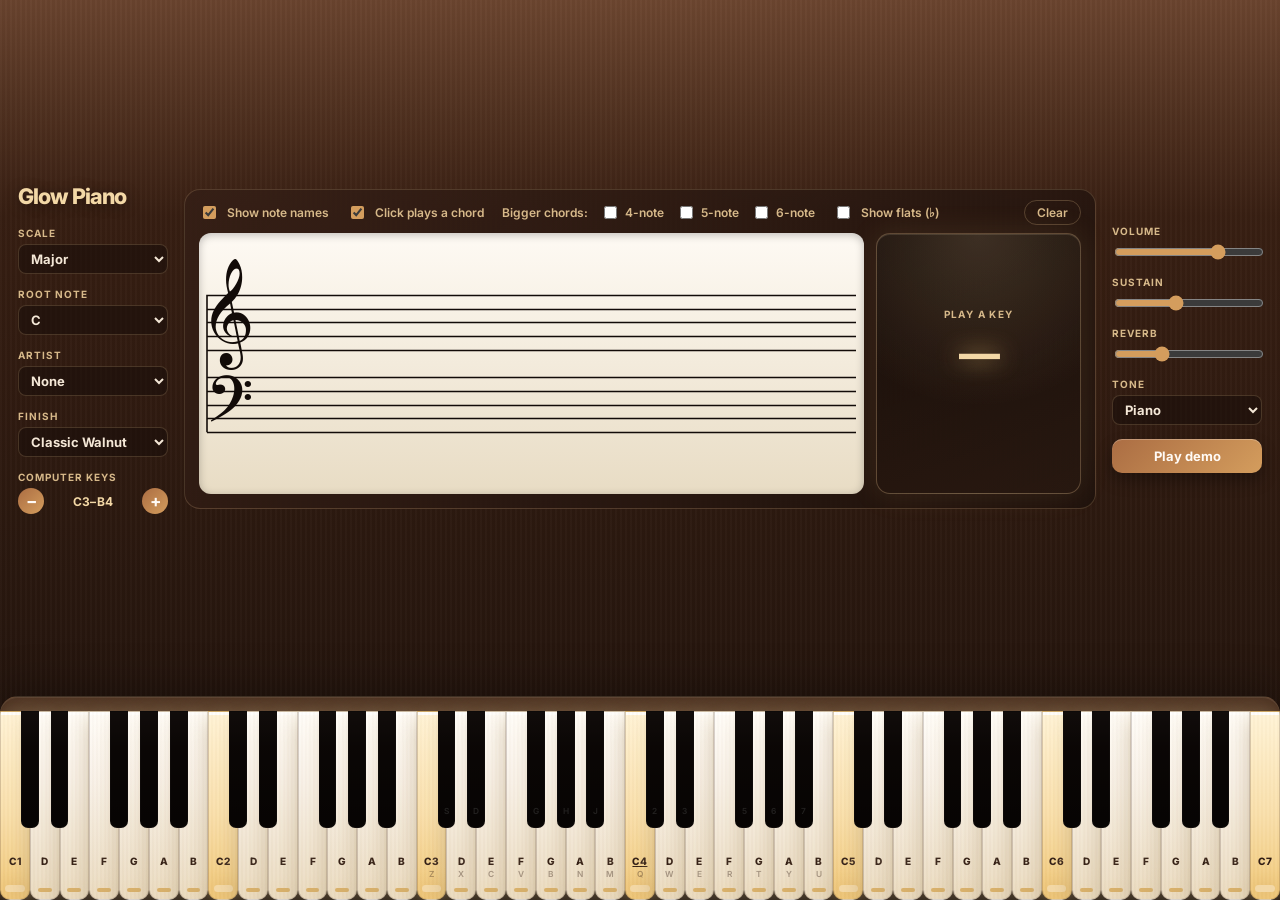
==== commit de76a944: "Restore complete index.html; add Chopin panel, chord-size tick boxes, flats, full-width C1-C7 piano " ====
--- a/index.html
+++ b/index.html
@@ -7,815 +7,7 @@
     <link rel="preconnect" href="https://fonts.googleapis.com" />
     <link rel="preconnect" href="https://fonts.gstatic.com" crossorigin />
     <link href="https://fonts.googleapis.com/css2?family=Inter:wght@400;500;600;700;800&family=Noto+Music&display=swap" rel="stylesheet" />
-    <style>
-:root {
-  --bg-1: #1a0f09;
-  --bg-2: #2d1b12;
-  --bg-3: #3c2617;
-
-  --app-shell-top: rgba(111, 71, 49, 0.92);
-  --app-shell-mid: rgba(56, 31, 18, 0.92);
-  --app-shell-bottom: rgba(28, 16, 11, 0.96);
-  --topbar-top: rgba(77, 49, 32, 0.9);
-  --topbar-bottom: rgba(46, 27, 17, 0.75);
-  --toolbar-bg-top: rgba(101, 63, 42, 0.8);
-  --toolbar-bg-bottom: rgba(89, 56, 38, 0.72);
-  --panel-bg-top: rgba(53, 31, 22, 0.9);
-  --panel-bg-bottom: rgba(29, 17, 12, 0.8);
-  --piano-top: rgba(69, 42, 27, 0.98);
-  --piano-mid: rgba(42, 27, 18, 0.96);
-  --piano-bottom: rgba(21, 12, 9, 0.98);
-
-  --white-key: #fefaf4;
-  --white-key-2: #f4ecdf;
-  --white-key-3: #e8dcc4;
-
-  --black-key-1: #120b08;
-  --black-key-2: #1f130f;
-  --black-key-3: #2d1d15;
-
-  --gold: #d8b06a;
-  --gold-soft: #f3d8a6;
-  --text: #f4e7d6;
-  --muted: #d7b98a;
-  --ink: #2b170f;
-  --button-grad-1: #ab6d43;
-  --button-grad-2: #d49d5d;
-  --scale-glow: rgba(248, 218, 165, 0.45);
-}
-
-* {
-  box-sizing: border-box;
-}
-
-html, body {
-  height: 100%;
-  margin: 0;
-  font-family: 'Inter', sans-serif;
-  background:
-    radial-gradient(circle at top, rgba(211, 176, 106, 0.18), transparent 30%),
-    linear-gradient(135deg, var(--bg-1) 0%, var(--bg-2) 38%, var(--bg-3) 100%);
-  color: var(--text);
-}
-
-body {
-  overflow: hidden; /* everything fits on one screen */
-}
-
-button, input, select {
-  font: inherit;
-}
-
-/* ---- Page layout: controls | staff | controls, piano underneath ---- */
-.app-shell {
-  /* Width of one white key. The piano is 43 white keys wide (C1 to C7), so it runs from the
-     left edge of the screen to the right edge, with middle C exactly in the centre. */
-  --kw: max(calc(100vw / 43), 14px);
-
-  position: relative;
-  width: 100vw;
-  height: 100vh;
-  height: 100dvh;
-  display: grid;
-  grid-template-columns: 150px minmax(0, 1fr) 150px;
-  grid-template-rows: minmax(0, 1fr) auto;
-  gap: 14px 16px;
-  padding: 16px 18px 0;
-  background:
-    linear-gradient(180deg, var(--app-shell-top) 0%, var(--app-shell-mid) 24%, var(--app-shell-bottom) 100%);
-}
-
-.app-shell::before {
-  content: '';
-  position: absolute;
-  inset: 0;
-  background:
-    repeating-linear-gradient(
-      90deg,
-      rgba(255, 255, 255, 0.02) 0,
-      rgba(255, 255, 255, 0.02) 2px,
-      rgba(0, 0, 0, 0.02) 2px,
-      rgba(0, 0, 0, 0.02) 5px
-    );
-  pointer-events: none;
-}
-
-.side,
-.staff-panel,
-.artist-panel,
-.piano {
-  position: relative;
-  z-index: 1;
-}
-
-.side-left   { grid-column: 1; grid-row: 1; }
-.staff-panel { grid-column: 2; grid-row: 1; }
-.side-right  { grid-column: 3; grid-row: 1; }
-.piano       { grid-column: 1 / -1; grid-row: 2; }
-
-/* When an artist panel is open (Chopin ...) it takes a column of its own next to the left controls */
-.artist-panel { grid-column: 2; grid-row: 1; }
-
-.app-shell.artist-open {
-  grid-template-columns: 150px clamp(250px, 22vw, 340px) minmax(0, 1fr) 150px;
-}
-
-.app-shell.artist-open .staff-panel { grid-column: 3; }
-.app-shell.artist-open .side-right  { grid-column: 4; }
-
-/* ---- Minimal side controls ---- */
-.side {
-  display: flex;
-  flex-direction: column;
-  justify-content: center;
-  justify-content: safe center; /* if the screen is short, scroll instead of cutting the top off */
-  gap: 14px;
-  min-height: 0;
-  overflow-y: auto;
-  scrollbar-width: none;
-}
-
-.brand h1 {
-  margin: 0 0 4px;
-  font-size: 1.35rem;
-  font-weight: 800;
-  letter-spacing: -0.04em;
-  color: var(--gold-soft);
-  text-shadow: 0 2px 14px rgba(0, 0, 0, 0.4);
-}
-
-.ctl {
-  display: flex;
-  flex-direction: column;
-  gap: 5px;
-  color: var(--muted);
-  font-size: 10px;
-  font-weight: 700;
-  letter-spacing: 0.1em;
-  text-transform: uppercase;
-}
-
-.ctl select,
-.artist-panel select,
-.staff-header select {
-  width: 100%;
-  padding: 5px 8px;
-  font-size: 13px;
-  letter-spacing: 0;
-  text-transform: none;
-  background: rgba(24, 14, 10, 0.55);
-  color: var(--text);
-  border: 1px solid rgba(227, 190, 141, 0.2);
-  border-radius: 8px;
-}
-
-.ctl input[type="range"] {
-  width: 100%;
-  accent-color: var(--button-grad-2);
-}
-
-.keys-shift {
-  display: flex;
-  align-items: center;
-  justify-content: space-between;
-  gap: 6px;
-}
-
-.keys-shift button {
-  flex: none;
-  width: 26px;
-  height: 26px;
-  padding: 0;
-  border: 0;
-  border-radius: 50%;
-  font-size: 17px;
-  line-height: 1;
-  color: #fffaf5;
-  background: linear-gradient(135deg, var(--button-grad-1), var(--button-grad-2));
-  cursor: pointer;
-}
-
-#octave-label {
-  flex: 1;
-  text-align: center;
-  font-size: 12px;
-  font-weight: 700;
-  letter-spacing: 0.03em;
-  text-transform: none;
-  color: var(--gold-soft);
-}
-
-.demo-btn {
-  width: 100%;
-  padding: 9px 12px;
-  border: 0;
-  border-radius: 10px;
-  font-size: 13px;
-  font-weight: 700;
-  color: #fffaf5;
-  background: linear-gradient(135deg, var(--button-grad-1), var(--button-grad-2));
-  box-shadow: inset 0 1px 0 rgba(255, 255, 255, 0.26), 0 8px 16px rgba(0, 0, 0, 0.28);
-  cursor: pointer;
-  transition: transform 0.18s ease;
-}
-
-.demo-btn:hover {
-  transform: translateY(-1px);
-}
-
-/* ---- Artist panel (Chopin ...) ---- */
-.artist-panel {
-  display: flex;
-  flex-direction: column;
-  gap: 8px;
-  min-height: 0;
-  overflow-y: auto;
-  scrollbar-width: thin;
-  padding: 12px;
-  border-radius: 16px;
-  border: 1px solid rgba(227, 190, 141, 0.2);
-  background: linear-gradient(135deg, var(--panel-bg-top), var(--panel-bg-bottom));
-}
-
-.artist-panel[hidden] {
-  display: none;
-}
-
-.artist-head {
-  display: flex;
-  align-items: center;
-  gap: 6px;
-}
-
-.artist-head h2 {
-  flex: 1;
-  margin: 0;
-  font-size: 1.25rem;
-  font-weight: 800;
-  letter-spacing: -0.03em;
-  color: var(--gold-soft);
-}
-
-.artist-icon {
-  width: 26px;
-  height: 26px;
-  padding: 0;
-  border: 1px solid rgba(227, 190, 141, 0.3);
-  border-radius: 50%;
-  font-size: 11px;
-  line-height: 1;
-  background: transparent;
-  color: var(--muted);
-  cursor: pointer;
-}
-
-.artist-icon:hover {
-  color: var(--gold-soft);
-}
-
-.artist-blurb,
-.artist-info,
-.artist-note {
-  margin: 0;
-  font-size: 11px;
-  line-height: 1.45;
-  color: var(--muted);
-}
-
-.artist-note {
-  font-style: italic;
-  opacity: 0.8;
-}
-
-.artist-panel h3 {
-  margin: 8px 0 0;
-  font-size: 10px;
-  font-weight: 700;
-  letter-spacing: 0.12em;
-  text-transform: uppercase;
-  color: var(--muted);
-}
-
-.artist-grid {
-  display: grid;
-  grid-template-columns: repeat(2, minmax(0, 1fr));
-  gap: 6px;
-}
-
-.artist-chord {
-  display: flex;
-  flex-direction: column;
-  align-items: flex-start;
-  gap: 2px;
-  padding: 6px 8px;
-  text-align: left;
-  border-radius: 9px;
-  border: 1px solid rgba(227, 190, 141, 0.25);
-  background: rgba(24, 14, 10, 0.5);
-  color: var(--text);
-  cursor: pointer;
-  user-select: none;
-  -webkit-user-select: none;
-  touch-action: manipulation;
-}
-
-.artist-chord strong {
-  font-size: 14px;
-  font-weight: 800;
-  color: var(--gold-soft);
-}
-
-.artist-chord small {
-  font-size: 10px;
-  line-height: 1.25;
-  color: var(--muted);
-}
-
-.artist-chord:hover {
-  border-color: rgba(243, 216, 166, 0.55);
-}
-
-.artist-chord.playing {
-  background: linear-gradient(135deg, var(--button-grad-1), var(--button-grad-2));
-  border-color: transparent;
-}
-
-.artist-chord.playing strong,
-.artist-chord.playing small {
-  color: #fffaf5;
-}
-
-.artist-row {
-  display: flex;
-  gap: 6px;
-}
-
-.artist-row select {
-  flex: 1;
-  min-width: 0;
-}
-
-.artist-play {
-  flex: none;
-  width: 32px;
-  border: 0;
-  border-radius: 8px;
-  font-size: 12px;
-  color: #fffaf5;
-  background: linear-gradient(135deg, var(--button-grad-1), var(--button-grad-2));
-  cursor: pointer;
-}
-
-.artist-now {
-  min-height: 1.4em;
-  margin: 0;
-  font-size: 12px;
-  font-weight: 700;
-  color: var(--gold-soft);
-}
-
-/* ---- Staff reel + chord card ---- */
-.staff-panel {
-  align-self: center;
-  display: flex;
-  flex-direction: column;
-  padding: 10px 14px 14px;
-  border-radius: 16px;
-  border: 1px solid rgba(227, 190, 141, 0.2);
-  background: linear-gradient(135deg, var(--panel-bg-top), var(--panel-bg-bottom));
-}
-
-.staff-header {
-  display: flex;
-  flex-wrap: wrap;
-  align-items: center;
-  gap: 6px 18px;
-  margin-bottom: 8px;
-}
-
-.staff-toggle {
-  display: inline-flex;
-  align-items: center;
-  gap: 8px;
-  color: var(--muted);
-  font-size: 12px;
-  font-weight: 600;
-  cursor: pointer;
-}
-
-.staff-toggle input {
-  accent-color: var(--button-grad-2);
-}
-
-.staff-header select {
-  width: auto;
-  padding: 3px 6px;
-  font-size: 12px;
-}
-
-/* The 7th / 9th / 11th / 13th boxes sit together as one group */
-.chord-sizes {
-  display: inline-flex;
-  align-items: center;
-  gap: 4px 10px;
-}
-
-.staff-group-label {
-  color: var(--gold-soft);
-  font-size: 11px;
-  font-weight: 700;
-  letter-spacing: 0.05em;
-  text-transform: uppercase;
-}
-
-.staff-clear {
-  margin-left: auto;
-  border: 1px solid rgba(227, 190, 141, 0.25);
-  border-radius: 999px;
-  padding: 4px 12px;
-  font-size: 12px;
-  background: transparent;
-  color: var(--muted);
-  font-weight: 600;
-  cursor: pointer;
-}
-
-.staff-clear:hover {
-  color: var(--gold-soft);
-}
-
-.staff-body {
-  display: flex;
-  gap: 12px;
-  align-items: stretch;
-}
-
-/* The staff: about half the height it was before */
-.staff-canvas {
-  position: relative;
-  flex: 1 1 auto;
-  min-width: 0;
-  height: clamp(200px, 29vh, 330px);
-}
-
-#staff {
-  position: absolute;
-  inset: 0;
-  display: block;
-  width: 100%;
-  height: 100%;
-  border-radius: 12px;
-  background: linear-gradient(180deg, var(--white-key), var(--white-key-3));
-  box-shadow: inset 0 2px 8px rgba(0, 0, 0, 0.25);
-}
-
-/* The chord card, to the right of the staff */
-.chord-card {
-  flex: 0 0 clamp(190px, 16vw, 270px);
-  display: flex;
-  flex-direction: column;
-  align-items: center;
-  justify-content: center;
-  gap: 12px;
-  padding: 14px;
-  text-align: center;
-  border-radius: 14px;
-  border: 1px solid rgba(227, 190, 141, 0.3);
-  background:
-    radial-gradient(circle at 50% 0%, rgba(243, 216, 166, 0.16), transparent 62%),
-    linear-gradient(160deg, rgba(20, 12, 8, 0.78), rgba(44, 27, 18, 0.66));
-  box-shadow:
-    inset 0 1px 0 rgba(255, 235, 203, 0.12),
-    0 0 30px rgba(216, 176, 106, 0.12);
-}
-
-.chord-label {
-  font-size: 10px;
-  font-weight: 700;
-  letter-spacing: 0.14em;
-  text-transform: uppercase;
-  color: var(--muted);
-}
-
-#chord-name {
-  max-width: 100%;
-  font-size: clamp(2rem, 3.2vw, 3.4rem);
-  font-weight: 800;
-  line-height: 1.05;
-  letter-spacing: -0.04em;
-  color: var(--gold-soft);
-  text-shadow: 0 0 22px var(--gold), 0 2px 12px rgba(0, 0, 0, 0.5);
-  overflow-wrap: anywhere;
-}
-
-.chord-notes {
-  display: flex;
-  flex-wrap: wrap;
-  justify-content: center;
-  gap: 6px;
-  min-height: 2rem;
-}
-
-.chord-notes span {
-  min-width: 2.2rem;
-  padding: 4px 10px;
-  border-radius: 999px;
-  font-size: clamp(0.95rem, 1.3vw, 1.3rem);
-  font-weight: 800;
-  color: var(--gold-soft);
-  background: rgba(243, 216, 166, 0.12);
-  border: 1px solid rgba(243, 216, 166, 0.35);
-}
-
-.chord-card.pop #chord-name {
-  animation: chord-pop 0.35s ease;
-}
-
-@keyframes chord-pop {
-  from { transform: scale(0.85); opacity: 0.35; }
-  to   { transform: scale(1); opacity: 1; }
-}
-
-/* ---- Piano: edge to edge. Key length is 6.4 times the key width, like a real piano ---- */
-.piano {
-  height: min(46vh, calc(var(--kw) * 6.4 + 14px));
-  min-height: 110px;
-  margin: 0 -18px;
-  padding: 14px 0 0;
-  border-radius: 18px 18px 0 0;
-  background:
-    linear-gradient(180deg, var(--piano-top) 0%, var(--piano-mid) 40%, var(--piano-bottom) 100%);
-  border-top: 1.5px solid rgba(227, 190, 141, 0.2);
-  box-shadow:
-    inset 0 1px 0 rgba(255, 255, 255, 0.08),
-    0 -10px 40px rgba(0, 0, 0, 0.25);
-  overflow: hidden;
-}
-
-/* 43 white keys, C1 to C7: exactly one screen wide, middle C in the centre */
-.keys {
-  position: relative;
-  display: flex;
-  flex: none;
-  width: calc(var(--kw) * 43);
-  height: 100%;
-}
-
-.key {
-  position: relative;
-  user-select: none;
-  -webkit-user-select: none;
-  touch-action: manipulation;
-}
-
-.key:focus-visible {
-  outline: 2px solid var(--gold-soft);
-  outline-offset: -3px;
-  z-index: 3;
-}
-
-.note-name {
-  font-size: clamp(9px, calc(var(--kw) * 0.34), 16px);
-  font-weight: 800;
-  line-height: 1;
-}
-
-.kbd-hint {
-  font-size: clamp(8px, calc(var(--kw) * 0.28), 13px);
-  font-weight: 600;
-  line-height: 1;
-  min-height: 1em;
-  opacity: 0.55;
-}
-
-.middle-c .note-name {
-  text-decoration: underline;
-}
-
-/* White keys */
-.white-key {
-  flex: 1 1 0;
-  min-width: 0;
-  height: 100%;
-  display: flex;
-  flex-direction: column;
-  align-items: center;
-  justify-content: flex-end;
-  gap: 4px;
-  padding: 0 0 clamp(10px, calc(var(--kw) * 0.7), 24px);
-  border-radius: 0 0 10px 10px;
-  background: linear-gradient(180deg, var(--white-key) 0%, var(--white-key-2) 38%, var(--white-key-3) 100%);
-  border: 1px solid rgba(39, 20, 12, 0.18);
-  color: rgba(43, 23, 15, 0.7);
-  font-weight: 700;
-  cursor: pointer;
-  transition: transform 0.08s ease, box-shadow 0.15s ease, background 0.15s ease;
-}
-
-.white-key::before {
-  content: '';
-  position: absolute;
-  inset: 0;
-  background: repeating-linear-gradient(
-    90deg,
-    rgba(255, 255, 255, 0.04),
-    rgba(255, 255, 255, 0.04) 2px,
-    rgba(120, 81, 52, 0.02) 2px,
-    rgba(120, 81, 52, 0.02) 4px
-  );
-  border-radius: 0 0 10px 10px;
-  pointer-events: none;
-}
-
-.white-key:hover {
-  background: linear-gradient(180deg, #fffdf9 0%, #f8f1e8 42%, #eadbc0 100%);
-}
-
-/* Black keys (their left and width are set by script.js, in %) */
-.black-key {
-  position: absolute;
-  top: 0;
-  height: 62%;
-  display: flex;
-  flex-direction: column;
-  align-items: center;
-  justify-content: flex-end;
-  gap: 4px;
-  padding: 0 0 12px;
-  border-radius: 0 0 7px 7px;
-  background: linear-gradient(180deg, var(--black-key-2), var(--black-key-1));
-  border: 1px solid rgba(255, 255, 255, 0.06);
-  color: rgba(255, 255, 255, 0.8);
-  z-index: 2;
-  cursor: pointer;
-  transition: transform 0.08s ease, box-shadow 0.15s ease, background 0.15s ease;
-}
-
-.black-key::before {
-  content: '';
-  position: absolute;
-  inset: 0;
-  background: linear-gradient(180deg, rgba(255, 255, 255, 0.05), transparent 30%, rgba(0, 0, 0, 0.1));
-  border-radius: 0 0 7px 7px;
-  pointer-events: none;
-}
-
-.black-key:hover {
-  background: linear-gradient(180deg, var(--black-key-3), var(--black-key-2));
-}
-
-/* ---- Scale highlighting ---- */
-
-/* Notes outside the scale: dark and "switched off" */
-.white-key.out-of-scale {
-  filter: brightness(0.3) saturate(0.5);
-  box-shadow: inset 0 2px 0 rgba(255, 255, 255, 0.1), 0 4px 8px rgba(0, 0, 0, 0.3);
-}
-
-.black-key.out-of-scale {
-  filter: brightness(0.4);
-}
-
-.out-of-scale .note-name,
-.out-of-scale .kbd-hint {
-  opacity: 0.35;
-}
-
-/* Notes in the scale: bright, raised, glowing, with a gold strip */
-.white-key.in-scale {
-  z-index: 1;
-  background: linear-gradient(180deg, #fffdf9 0%, #f8f1e8 38%, #eadbc0 100%);
-  box-shadow:
-    inset 0 3px 0 rgba(255, 255, 255, 0.9),
-    0 0 30px var(--scale-glow),
-    0 10px 20px rgba(0, 0, 0, 0.2);
-}
-
-.white-key.in-scale .note-name {
-  color: var(--ink);
-}
-
-.black-key.in-scale {
-  background: linear-gradient(180deg, #5a4030, #2a1a12);
-  box-shadow:
-    inset 0 1px 0 rgba(255, 255, 255, 0.25),
-    0 0 22px var(--scale-glow),
-    0 12px 18px rgba(0, 0, 0, 0.38);
-}
-
-.white-key.in-scale::after,
-.black-key.in-scale::after {
-  content: '';
-  position: absolute;
-  left: 25%;
-  right: 25%;
-  bottom: 7px;
-  height: 4px;
-  border-radius: 4px;
-  background: var(--gold);
-  box-shadow: 0 0 10px var(--scale-glow);
-  pointer-events: none;
-}
-
-/* Root note: warm tint and a bigger strip */
-.white-key.is-root {
-  background: linear-gradient(180deg, #fff3d6 0%, #f9dfaa 55%, #f0c777 100%);
-}
-
-.black-key.is-root {
-  background: linear-gradient(180deg, #7a5336, #3a2416);
-}
-
-.white-key.is-root::after,
-.black-key.is-root::after {
-  left: 15%;
-  right: 15%;
-  height: 7px;
-  background: var(--gold-soft);
-  box-shadow: 0 0 16px var(--gold);
-}
-
-/* Pressed keys always win, so you can see what is sounding */
-.white-key.active {
-  filter: none;
-  background: linear-gradient(180deg, #ffd98a 0%, #f0b64f 100%);
-  transform: translateY(2px);
-  box-shadow: 0 0 24px var(--scale-glow), inset 0 2px 0 rgba(255, 255, 255, 0.6);
-}
-
-.black-key.active {
-  filter: none;
-  background: linear-gradient(180deg, #b27a4f, #6b442f);
-  transform: translateY(2px);
-  box-shadow: 0 0 20px var(--scale-glow);
-}
-
-.key.active .note-name,
-.key.active .kbd-hint {
-  opacity: 1;
-}
-
-/* ---- Small screens: stack everything and let the piano scroll sideways ---- */
-@media (max-width: 900px) {
-  body {
-    overflow: auto;
-  }
-
-  .app-shell,
-  .app-shell.artist-open {
-    height: auto;
-    min-height: 100dvh;
-    grid-template-columns: 1fr;
-    grid-template-rows: auto;
-    padding: 12px 12px 0;
-  }
-
-  .side-left,
-  .artist-panel,
-  .staff-panel,
-  .side-right,
-  .piano,
-  .app-shell.artist-open .staff-panel,
-  .app-shell.artist-open .side-right {
-    grid-column: 1;
-    grid-row: auto;
-  }
-
-  .artist-panel {
-    max-height: 70vh;
-  }
-
-  .side {
-    flex-direction: row;
-    flex-wrap: wrap;
-    justify-content: flex-start;
-    overflow-y: visible;
-  }
-
-  .side > * {
-    flex: 1 1 130px;
-  }
-
-  .staff-body {
-    flex-direction: column;
-  }
-
-  .staff-canvas {
-    flex: none;
-    height: 200px;
-  }
-
-  .chord-card {
-    flex: none;
-  }
-
-  .piano {
-    height: 170px;
-    margin: 0 -12px;
-    overflow-x: auto;
-  }
-}
-    </style>
+    <link rel="stylesheet" href="style.css?v=8" />
   </head>
   <body>
     <div class="app-shell">
@@ -827,8 +19,6 @@
           <select id="scale-select">
             <option value="major">Major</option>
             <option value="minor">Minor</option>
-            <option value="harmonic-minor">Harmonic Minor</option>
-            <option value="melodic-minor">Melodic Minor</option>
             <option value="pentatonic-major">Pentatonic Major</option>
             <option value="pentatonic-minor">Pentatonic Minor</option>
             <option value="blues">Blues</option>
@@ -836,7 +26,8 @@
             <option value="phrygian">Phrygian</option>
             <option value="lydian">Lydian</option>
             <option value="mixolydian">Mixolydian</option>
-            <option value="chromatic">Chromatic</option>
+            <option value="harmonic-minor">Harmonic Minor</option>
+            <option value="melodic-minor">Melodic Minor</option>
           </select>
         </label>
 
@@ -844,16 +35,16 @@
           <span>Root note</span>
           <select id="root-note-select">
             <option value="C">C</option>
-            <option value="C#">C♯ / D♭</option>
+            <option value="C#">C#</option>
             <option value="D">D</option>
-            <option value="D#">D♯ / E♭</option>
+            <option value="D#">D#</option>
             <option value="E">E</option>
             <option value="F">F</option>
-            <option value="F#">F♯ / G♭</option>
+            <option value="F#">F#</option>
             <option value="G">G</option>
-            <option value="G#">G♯ / A♭</option>
+            <option value="G#">G#</option>
             <option value="A">A</option>
-            <option value="A#">A♯ / B♭</option>
+            <option value="A#">A#</option>
             <option value="B">B</option>
           </select>
         </label>
@@ -879,4 +70,68 @@
         <div class="ctl">
           <span>Computer keys</span>
           <div class="keys-shift">
-            <button id="octave-down" aria-label="Lower computer keyboard
+            <button id="octave-down" aria-label="Lower computer keyboard octave">−</button>
+            <span id="octave-label">C3–B4</span>
+            <button id="octave-up" aria-label="Raise computer keyboard octave">+</button>
+          </div>
+        </div>
+      </aside>
+
+      <section class="staff-panel">
+        <div class="staff-header">
+          <label class="staff-toggle">
+            <input type="checkbox" id="show-names" checked />
+            Show note names
+          </label>
+          <button id="staff-clear" class="staff-clear">Clear</button>
+        </div>
+
+        <div class="staff-body">
+          <div class="staff-canvas">
+            <canvas id="staff" aria-label="Notes you play, shown on a music staff"></canvas>
+          </div>
+
+          <aside id="chord-card" class="chord-card" aria-live="polite">
+            <span id="chord-label" class="chord-label">Play a key</span>
+            <strong id="chord-name">—</strong>
+            <div id="chord-notes" class="chord-notes"></div>
+          </aside>
+        </div>
+      </section>
+
+      <aside class="side side-right">
+        <label class="ctl" for="volume">
+          <span>Volume</span>
+          <input id="volume" type="range" min="0" max="100" value="72" />
+        </label>
+
+        <label class="ctl" for="sustain">
+          <span>Sustain</span>
+          <input id="sustain" type="range" min="0" max="100" value="40" />
+        </label>
+
+        <label class="ctl" for="reverb">
+          <span>Reverb</span>
+          <input id="reverb" type="range" min="0" max="100" value="30" />
+        </label>
+
+        <label class="ctl" for="tone">
+          <span>Tone</span>
+          <select id="tone">
+            <option value="piano">Piano</option>
+            <option value="bright">Bright</option>
+            <option value="warm">Warm</option>
+          </select>
+        </label>
+
+        <button id="demo-btn" class="demo-btn">Play demo</button>
+      </aside>
+
+      <section id="piano" class="piano" aria-label="Piano keyboard" aria-live="polite"></section>
+    </div>
+
+    <script src="Staff.js?v=7"></script>
+    <script src="script.js?v=8"></script>
+    <script src="artists.js?v=1"></script>
+  </body>
+</html>
--- a/style.css
+++ b/style.css
@@ -0,0 +1,736 @@
+:root {
+  --bg-1: #1a0f09;
+  --bg-2: #2d1b12;
+  --bg-3: #3c2617;
+
+  --app-shell-top: rgba(111, 71, 49, 0.92);
+  --app-shell-mid: rgba(56, 31, 18, 0.92);
+  --app-shell-bottom: rgba(28, 16, 11, 0.96);
+  --topbar-top: rgba(77, 49, 32, 0.9);
+  --topbar-bottom: rgba(46, 27, 17, 0.75);
+  --toolbar-bg-top: rgba(101, 63, 42, 0.8);
+  --toolbar-bg-bottom: rgba(89, 56, 38, 0.72);
+  --panel-bg-top: rgba(53, 31, 22, 0.9);
+  --panel-bg-bottom: rgba(29, 17, 12, 0.8);
+  --piano-top: rgba(69, 42, 27, 0.98);
+  --piano-mid: rgba(42, 27, 18, 0.96);
+  --piano-bottom: rgba(21, 12, 9, 0.98);
+
+  --white-key: #fefaf4;
+  --white-key-2: #f4ecdf;
+  --white-key-3: #e8dcc4;
+
+  --black-key-1: #120b08;
+  --black-key-2: #1f130f;
+  --black-key-3: #2d1d15;
+
+  --gold: #d8b06a;
+  --gold-soft: #f3d8a6;
+  --text: #f4e7d6;
+  --muted: #d7b98a;
+  --ink: #2b170f;
+  --button-grad-1: #ab6d43;
+  --button-grad-2: #d49d5d;
+  --scale-glow: rgba(248, 218, 165, 0.45);
+}
+
+* {
+  box-sizing: border-box;
+}
+
+html, body {
+  height: 100%;
+  margin: 0;
+  font-family: 'Inter', sans-serif;
+  background:
+    radial-gradient(circle at top, rgba(211, 176, 106, 0.18), transparent 30%),
+    linear-gradient(135deg, var(--bg-1) 0%, var(--bg-2) 38%, var(--bg-3) 100%);
+  color: var(--text);
+}
+
+body {
+  overflow: hidden; /* everything fits on one screen */
+}
+
+button, input, select {
+  font: inherit;
+}
+
+/* ---- Page layout: controls | staff | controls, piano underneath ---- */
+.app-shell {
+  /* Width of one white key. The piano is 43 white keys wide (C1 to C7), so it fills the
+     screen from edge to edge and middle C lands exactly in the centre. */
+  --kw: max(calc(100vw / 43), 14px);
+
+  position: relative;
+  width: 100vw;
+  height: 100vh;
+  height: 100dvh;
+  display: grid;
+  grid-template-columns: 150px minmax(0, 1fr) 150px;
+  grid-template-rows: minmax(0, 1fr) auto;
+  gap: 14px 16px;
+  padding: 16px 18px 0;
+  background:
+    linear-gradient(180deg, var(--app-shell-top) 0%, var(--app-shell-mid) 24%, var(--app-shell-bottom) 100%);
+}
+
+.app-shell::before {
+  content: '';
+  position: absolute;
+  inset: 0;
+  background:
+    repeating-linear-gradient(
+      90deg,
+      rgba(255, 255, 255, 0.02) 0,
+      rgba(255, 255, 255, 0.02) 2px,
+      rgba(0, 0, 0, 0.02) 2px,
+      rgba(0, 0, 0, 0.02) 5px
+    );
+  pointer-events: none;
+}
+
+.side,
+.staff-panel,
+.piano {
+  position: relative;
+  z-index: 1;
+}
+
+.side-left   { grid-column: 1; grid-row: 1; }
+.staff-panel { grid-column: 2; grid-row: 1; }
+.side-right  { grid-column: 3; grid-row: 1; }
+.piano       { grid-column: 1 / -1; grid-row: 2; }
+
+/* ---- Minimal side controls ---- */
+.side {
+  display: flex;
+  flex-direction: column;
+  justify-content: center;
+  gap: 14px;
+  min-height: 0;
+}
+
+.brand h1 {
+  margin: 0 0 4px;
+  font-size: 1.35rem;
+  font-weight: 800;
+  letter-spacing: -0.04em;
+  color: var(--gold-soft);
+  text-shadow: 0 2px 14px rgba(0, 0, 0, 0.4);
+}
+
+.ctl {
+  display: flex;
+  flex-direction: column;
+  gap: 5px;
+  color: var(--muted);
+  font-size: 10px;
+  font-weight: 700;
+  letter-spacing: 0.1em;
+  text-transform: uppercase;
+}
+
+.ctl select {
+  width: 100%;
+  padding: 5px 8px;
+  font-size: 13px;
+  letter-spacing: 0;
+  text-transform: none;
+  background: rgba(24, 14, 10, 0.55);
+  color: var(--text);
+  border: 1px solid rgba(227, 190, 141, 0.2);
+  border-radius: 8px;
+}
+
+.ctl input[type="range"] {
+  width: 100%;
+  accent-color: var(--button-grad-2);
+}
+
+.keys-shift {
+  display: flex;
+  align-items: center;
+  justify-content: space-between;
+  gap: 6px;
+}
+
+.keys-shift button {
+  flex: none;
+  width: 26px;
+  height: 26px;
+  padding: 0;
+  border: 0;
+  border-radius: 50%;
+  font-size: 17px;
+  line-height: 1;
+  color: #fffaf5;
+  background: linear-gradient(135deg, var(--button-grad-1), var(--button-grad-2));
+  cursor: pointer;
+}
+
+#octave-label {
+  flex: 1;
+  text-align: center;
+  font-size: 12px;
+  font-weight: 700;
+  letter-spacing: 0.03em;
+  text-transform: none;
+  color: var(--gold-soft);
+}
+
+.demo-btn {
+  width: 100%;
+  padding: 9px 12px;
+  border: 0;
+  border-radius: 10px;
+  font-size: 13px;
+  font-weight: 700;
+  color: #fffaf5;
+  background: linear-gradient(135deg, var(--button-grad-1), var(--button-grad-2));
+  box-shadow: inset 0 1px 0 rgba(255, 255, 255, 0.26), 0 8px 16px rgba(0, 0, 0, 0.28);
+  cursor: pointer;
+  transition: transform 0.18s ease;
+}
+
+.demo-btn:hover {
+  transform: translateY(-1px);
+}
+
+/* ---- Staff reel + chord card ---- */
+.staff-panel {
+  align-self: center;
+  display: flex;
+  flex-direction: column;
+  padding: 10px 14px 14px;
+  border-radius: 16px;
+  border: 1px solid rgba(227, 190, 141, 0.2);
+  background: linear-gradient(135deg, var(--panel-bg-top), var(--panel-bg-bottom));
+}
+
+.staff-header {
+  display: flex;
+  align-items: center;
+  gap: 18px;
+  margin-bottom: 8px;
+}
+
+.staff-toggle {
+  display: inline-flex;
+  align-items: center;
+  gap: 8px;
+  color: var(--muted);
+  font-size: 12px;
+  font-weight: 600;
+  cursor: pointer;
+}
+
+.staff-toggle input {
+  accent-color: var(--button-grad-2);
+}
+
+.staff-clear {
+  margin-left: auto;
+  border: 1px solid rgba(227, 190, 141, 0.25);
+  border-radius: 999px;
+  padding: 4px 12px;
+  font-size: 12px;
+  background: transparent;
+  color: var(--muted);
+  font-weight: 600;
+  cursor: pointer;
+}
+
+.staff-clear:hover {
+  color: var(--gold-soft);
+}
+
+.staff-body {
+  display: flex;
+  gap: 12px;
+  align-items: stretch;
+}
+
+/* The staff: about half the height it was before */
+.staff-canvas {
+  position: relative;
+  flex: 1 1 auto;
+  min-width: 0;
+  height: clamp(200px, 29vh, 330px);
+}
+
+#staff {
+  position: absolute;
+  inset: 0;
+  display: block;
+  width: 100%;
+  height: 100%;
+  border-radius: 12px;
+  background: linear-gradient(180deg, var(--white-key), var(--white-key-3));
+  box-shadow: inset 0 2px 8px rgba(0, 0, 0, 0.25);
+}
+
+/* The chord card, to the right of the staff */
+.chord-card {
+  flex: 0 0 clamp(190px, 16vw, 270px);
+  display: flex;
+  flex-direction: column;
+  align-items: center;
+  justify-content: center;
+  gap: 12px;
+  padding: 14px;
+  text-align: center;
+  border-radius: 14px;
+  border: 1px solid rgba(227, 190, 141, 0.3);
+  background:
+    radial-gradient(circle at 50% 0%, rgba(243, 216, 166, 0.16), transparent 62%),
+    linear-gradient(160deg, rgba(20, 12, 8, 0.78), rgba(44, 27, 18, 0.66));
+  box-shadow:
+    inset 0 1px 0 rgba(255, 235, 203, 0.12),
+    0 0 30px rgba(216, 176, 106, 0.12);
+}
+
+.chord-label {
+  font-size: 10px;
+  font-weight: 700;
+  letter-spacing: 0.14em;
+  text-transform: uppercase;
+  color: var(--muted);
+}
+
+#chord-name {
+  max-width: 100%;
+  font-size: clamp(2rem, 3.2vw, 3.4rem);
+  font-weight: 800;
+  line-height: 1.05;
+  letter-spacing: -0.04em;
+  color: var(--gold-soft);
+  text-shadow: 0 0 22px var(--gold), 0 2px 12px rgba(0, 0, 0, 0.5);
+  overflow-wrap: anywhere;
+}
+
+.chord-notes {
+  display: flex;
+  flex-wrap: wrap;
+  justify-content: center;
+  gap: 6px;
+  min-height: 2rem;
+}
+
+.chord-notes span {
+  min-width: 2.2rem;
+  padding: 4px 10px;
+  border-radius: 999px;
+  font-size: clamp(0.95rem, 1.3vw, 1.3rem);
+  font-weight: 800;
+  color: var(--gold-soft);
+  background: rgba(243, 216, 166, 0.12);
+  border: 1px solid rgba(243, 216, 166, 0.35);
+}
+
+.chord-card.pop #chord-name {
+  animation: chord-pop 0.35s ease;
+}
+
+@keyframes chord-pop {
+  from { transform: scale(0.85); opacity: 0.35; }
+  to   { transform: scale(1); opacity: 1; }
+}
+
+/* ---- Piano: edge to edge. Key length is 6.4 times the key width, like a real piano ---- */
+.piano {
+  height: min(46vh, calc(var(--kw) * 6.4 + 14px));
+  min-height: 110px;
+  margin: 0 -18px;
+  padding: 14px 0 0;
+  border-radius: 18px 18px 0 0;
+  background:
+    linear-gradient(180deg, var(--piano-top) 0%, var(--piano-mid) 40%, var(--piano-bottom) 100%);
+  border-top: 1.5px solid rgba(227, 190, 141, 0.2);
+  box-shadow:
+    inset 0 1px 0 rgba(255, 255, 255, 0.08),
+    0 -10px 40px rgba(0, 0, 0, 0.25);
+  overflow: hidden;
+}
+
+/* 43 white keys: middle C is the 22nd, so it is centred */
+.keys {
+  position: relative;
+  display: flex;
+  flex: none;
+  width: calc(var(--kw) * 43);
+  height: 100%;
+}
+
+.key {
+  position: relative;
+  user-select: none;
+  -webkit-user-select: none;
+  touch-action: manipulation;
+}
+
+.key:focus-visible {
+  outline: 2px solid var(--gold-soft);
+  outline-offset: -3px;
+  z-index: 3;
+}
+
+.note-name {
+  font-size: clamp(9px, calc(var(--kw) * 0.34), 16px);
+  font-weight: 800;
+  line-height: 1;
+}
+
+.kbd-hint {
+  font-size: clamp(8px, calc(var(--kw) * 0.28), 13px);
+  font-weight: 600;
+  line-height: 1;
+  min-height: 1em;
+  opacity: 0.55;
+}
+
+.middle-c .note-name {
+  text-decoration: underline;
+}
+
+/* White keys */
+.white-key {
+  flex: 1 1 0;
+  min-width: 0;
+  height: 100%;
+  display: flex;
+  flex-direction: column;
+  align-items: center;
+  justify-content: flex-end;
+  gap: 4px;
+  padding: 0 0 clamp(10px, calc(var(--kw) * 0.7), 24px);
+  border-radius: 0 0 10px 10px;
+  background: linear-gradient(180deg, var(--white-key) 0%, var(--white-key-2) 38%, var(--white-key-3) 100%);
+  border: 1px solid rgba(39, 20, 12, 0.18);
+  color: rgba(43, 23, 15, 0.7);
+  font-weight: 700;
+  cursor: pointer;
+  transition: transform 0.08s ease, box-shadow 0.15s ease, background 0.15s ease;
+}
+
+.white-key::before {
+  content: '';
+  position: absolute;
+  inset: 0;
+  background: repeating-linear-gradient(
+    90deg,
+    rgba(255, 255, 255, 0.04),
+    rgba(255, 255, 255, 0.04) 2px,
+    rgba(120, 81, 52, 0.02) 2px,
+    rgba(120, 81, 52, 0.02) 4px
+  );
+  border-radius: 0 0 10px 10px;
+  pointer-events: none;
+}
+
+.white-key:hover {
+  background: linear-gradient(180deg, #fffdf9 0%, #f8f1e8 42%, #eadbc0 100%);
+}
+
+/* Black keys (their left and width are set by script.js, in %) */
+.black-key {
+  position: absolute;
+  top: 0;
+  height: 62%;
+  display: flex;
+  flex-direction: column;
+  align-items: center;
+  justify-content: flex-end;
+  gap: 4px;
+  padding: 0 0 12px;
+  border-radius: 0 0 7px 7px;
+  background: linear-gradient(180deg, var(--black-key-2), var(--black-key-1));
+  border: 1px solid rgba(255, 255, 255, 0.06);
+  color: rgba(255, 255, 255, 0.8);
+  z-index: 2;
+  cursor: pointer;
+  transition: transform 0.08s ease, box-shadow 0.15s ease, background 0.15s ease;
+}
+
+.black-key::before {
+  content: '';
+  position: absolute;
+  inset: 0;
+  background: linear-gradient(180deg, rgba(255, 255, 255, 0.05), transparent 30%, rgba(0, 0, 0, 0.1));
+  border-radius: 0 0 7px 7px;
+  pointer-events: none;
+}
+
+.black-key:hover {
+  background: linear-gradient(180deg, var(--black-key-3), var(--black-key-2));
+}
+
+/* ---- Scale highlighting ---- */
+
+/* Notes outside the scale: dark and "switched off" */
+.white-key.out-of-scale {
+  filter: brightness(0.3) saturate(0.5);
+  box-shadow: inset 0 2px 0 rgba(255, 255, 255, 0.1), 0 4px 8px rgba(0, 0, 0, 0.3);
+}
+
+.black-key.out-of-scale {
+  filter: brightness(0.4);
+}
+
+.out-of-scale .note-name,
+.out-of-scale .kbd-hint {
+  opacity: 0.35;
+}
+
+/* Notes in the scale: bright, raised, glowing, with a gold strip */
+.white-key.in-scale {
+  z-index: 1;
+  background: linear-gradient(180deg, #fffdf9 0%, #f8f1e8 38%, #eadbc0 100%);
+  box-shadow:
+    inset 0 3px 0 rgba(255, 255, 255, 0.9),
+    0 0 30px var(--scale-glow),
+    0 10px 20px rgba(0, 0, 0, 0.2);
+}
+
+.white-key.in-scale .note-name {
+  color: var(--ink);
+}
+
+.black-key.in-scale {
+  background: linear-gradient(180deg, #5a4030, #2a1a12);
+  box-shadow:
+    inset 0 1px 0 rgba(255, 255, 255, 0.25),
+    0 0 22px var(--scale-glow),
+    0 12px 18px rgba(0, 0, 0, 0.38);
+}
+
+.white-key.in-scale::after,
+.black-key.in-scale::after {
+  content: '';
+  position: absolute;
+  left: 25%;
+  right: 25%;
+  bottom: 7px;
+  height: 4px;
+  border-radius: 4px;
+  background: var(--gold);
+  box-shadow: 0 0 10px var(--scale-glow);
+  pointer-events: none;
+}
+
+/* Root note: warm tint and a bigger strip */
+.white-key.is-root {
+  background: linear-gradient(180deg, #fff3d6 0%, #f9dfaa 55%, #f0c777 100%);
+}
+
+.black-key.is-root {
+  background: linear-gradient(180deg, #7a5336, #3a2416);
+}
+
+.white-key.is-root::after,
+.black-key.is-root::after {
+  left: 15%;
+  right: 15%;
+  height: 7px;
+  background: var(--gold-soft);
+  box-shadow: 0 0 16px var(--gold);
+}
+
+/* Pressed keys always win, so you can see what is sounding */
+.white-key.active {
+  filter: none;
+  background: linear-gradient(180deg, #ffd98a 0%, #f0b64f 100%);
+  transform: translateY(2px);
+  box-shadow: 0 0 24px var(--scale-glow), inset 0 2px 0 rgba(255, 255, 255, 0.6);
+}
+
+.black-key.active {
+  filter: none;
+  background: linear-gradient(180deg, #b27a4f, #6b442f);
+  transform: translateY(2px);
+  box-shadow: 0 0 20px var(--scale-glow);
+}
+
+.key.active .note-name,
+.key.active .kbd-hint {
+  opacity: 1;
+}
+
+/* ---- Chord-size tick boxes ---- */
+.staff-header {
+  flex-wrap: wrap;
+  gap: 8px 18px;
+}
+
+.chord-sizes {
+  display: inline-flex;
+  align-items: center;
+  gap: 12px;
+  color: var(--muted);
+  font-size: 12px;
+  font-weight: 600;
+}
+
+.chord-sizes label {
+  display: inline-flex;
+  align-items: center;
+  gap: 5px;
+  cursor: pointer;
+}
+
+.chord-sizes input {
+  accent-color: var(--button-grad-2);
+}
+
+/* ---- Artist panel (Chopin ...) ---- */
+.artist-panel {
+  position: fixed;
+  z-index: 20;
+  top: 16px;
+  left: 184px;
+  width: min(900px, calc(100vw - 380px));
+  max-height: 48vh;
+  overflow-y: auto;
+  padding: 12px 16px;
+  border-radius: 14px;
+  border: 1px solid rgba(227, 190, 141, 0.35);
+  background: linear-gradient(160deg, rgba(20, 12, 8, 0.97), rgba(44, 27, 18, 0.97));
+  box-shadow: 0 16px 40px rgba(0, 0, 0, 0.5);
+}
+
+.artist-cols {
+  display: grid;
+  grid-template-columns: repeat(3, minmax(0, 1fr));
+  gap: 0 16px;
+}
+}
+
+.artist-panel[hidden] {
+  display: none;
+}
+
+.artist-head {
+  display: flex;
+  align-items: center;
+  justify-content: space-between;
+}
+
+.artist-head h2 {
+  margin: 0;
+  font-size: 1.1rem;
+  color: var(--gold-soft);
+}
+
+.artist-close {
+  border: 0;
+  background: transparent;
+  color: var(--muted);
+  font-size: 18px;
+  cursor: pointer;
+}
+
+.artist-blurb {
+  margin: 4px 0 10px;
+  font-size: 12px;
+  color: var(--muted);
+}
+
+.artist-panel h3 {
+  margin: 10px 0 6px;
+  font-size: 10px;
+  letter-spacing: 0.12em;
+  text-transform: uppercase;
+  color: var(--muted);
+}
+
+.artist-list {
+  display: flex;
+  flex-wrap: wrap;
+  gap: 6px;
+}
+
+.artist-list button {
+  padding: 5px 11px;
+  border: 1px solid rgba(243, 216, 166, 0.35);
+  border-radius: 999px;
+  background: rgba(243, 216, 166, 0.1);
+  color: var(--gold-soft);
+  font-size: 12px;
+  font-weight: 600;
+  cursor: pointer;
+}
+
+.artist-list button:hover {
+  background: rgba(243, 216, 166, 0.22);
+}
+
+.artist-note {
+  margin: 8px 0 0;
+  font-size: 11px;
+  color: var(--muted);
+  opacity: 0.8;
+}
+
+@media (max-width: 900px) {
+  .artist-panel {
+    left: 12px;
+    right: 12px;
+    width: auto;
+  }
+
+  .artist-cols {
+    grid-template-columns: 1fr;
+  }
+}
+
+/* ---- Small screens: stack everything and let the piano scroll sideways ---- */
+@media (max-width: 900px) {
+  body {
+    overflow: auto;
+  }
+
+  .app-shell {
+    height: auto;
+    min-height: 100dvh;
+    grid-template-columns: 1fr;
+    grid-template-rows: auto;
+    padding: 12px 12px 0;
+  }
+
+  .side-left,
+  .staff-panel,
+  .side-right,
+  .piano {
+    grid-column: 1;
+    grid-row: auto;
+  }
+
+  .side {
+    flex-direction: row;
+    flex-wrap: wrap;
+    justify-content: flex-start;
+  }
+
+  .side > * {
+    flex: 1 1 130px;
+  }
+
+  .staff-body {
+    flex-direction: column;
+  }
+
+  .staff-canvas {
+    flex: none;
+    height: 200px;
+  }
+
+  .chord-card {
+    flex: none;
+  }
+
+  .piano {
+    height: 170px;
+    margin: 0 -12px;
+    overflow-x: auto;
+  }
+}
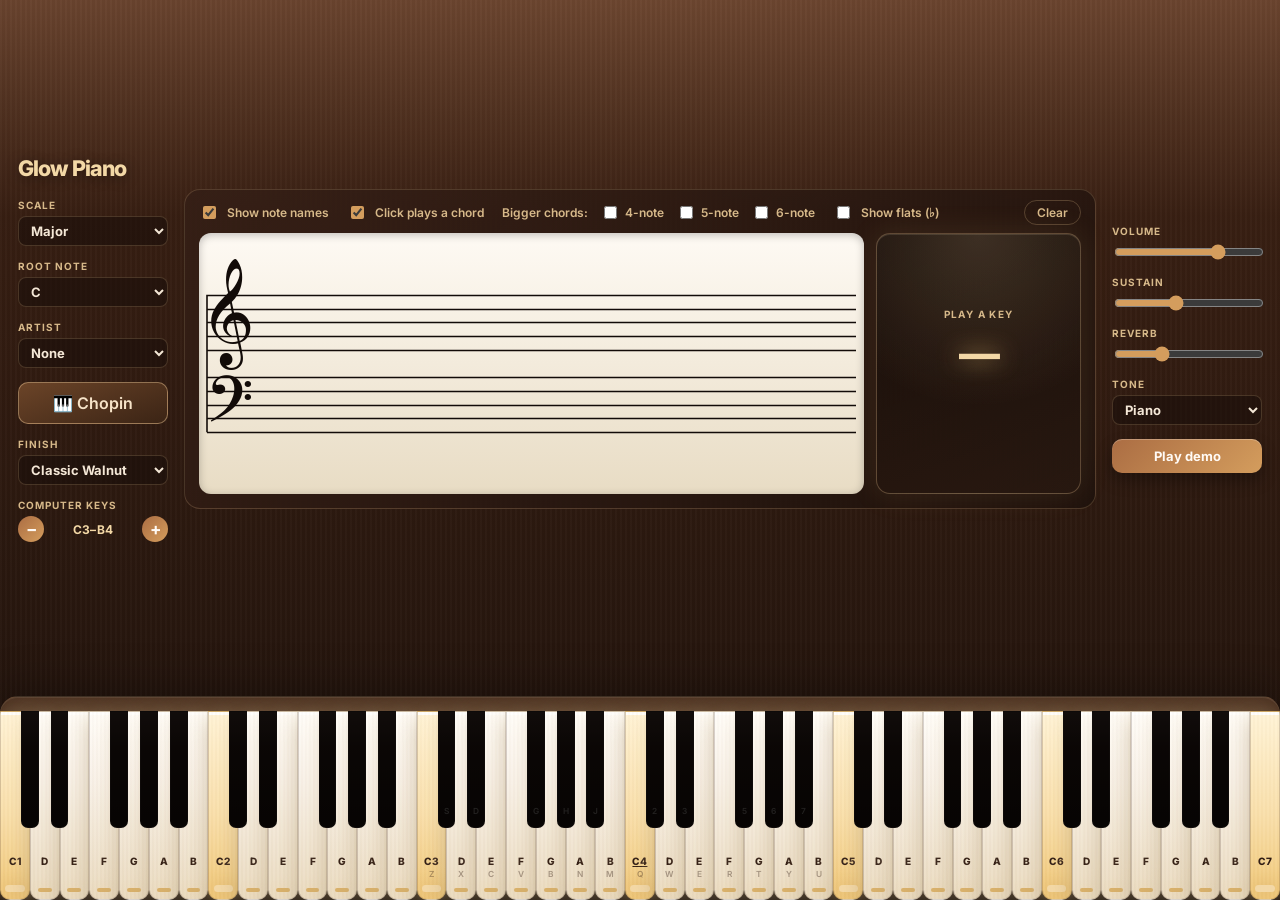
==== commit 4af5bf28: "Add visible Chopin button" ====
--- a/index.html
+++ b/index.html
@@ -56,6 +56,8 @@
             <option value="chopin">Chopin</option>
           </select>
         </label>
+
+        <button type="button" id="chopin-btn" class="chopin-btn">🎹 Chopin</button>
 
         <label class="ctl" for="style-select">
           <span>Finish</span>
@@ -132,6 +134,6 @@
 
     <script src="Staff.js?v=7"></script>
     <script src="script.js?v=8"></script>
-    <script src="artists.js?v=1"></script>
+    <script src="artists.js?v=2"></script>
   </body>
 </html>
--- a/style.css
+++ b/style.css
@@ -734,3 +734,14 @@
     overflow-x: auto;
   }
 }
+
+.chopin-btn {
+  padding: 10px 14px;
+  border-radius: 10px;
+  border: 1px solid rgba(227, 190, 141, 0.5);
+  background: linear-gradient(160deg, #6b4428, #3b2415);
+  color: #f6e3c8;
+  font-weight: 600;
+  cursor: pointer;
+}
+.chopin-btn:hover { filter: brightness(1.15); }
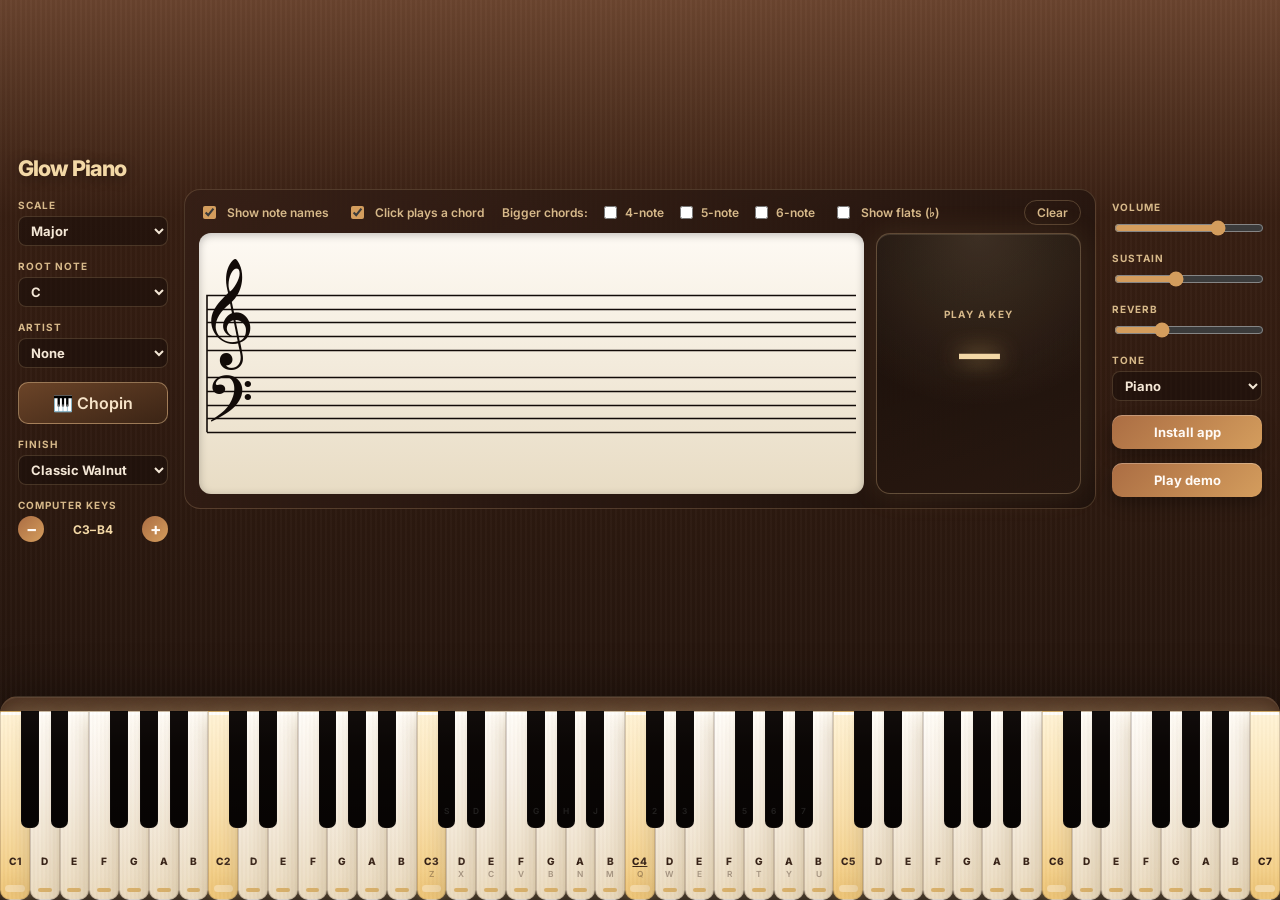
==== commit b0df5deb: "Make Glow Piano installable as a PWA Add install metadata, a home-screen install flow, and offline a" ====
--- a/index.html
+++ b/index.html
@@ -4,10 +4,14 @@
     <meta charset="UTF-8" />
     <meta name="viewport" content="width=device-width, initial-scale=1.0" />
     <title>Glow Piano</title>
+    <meta name="description" content="Play piano, explore musical scales and chords, and learn with Glow Piano." />
+    <meta name="theme-color" content="#2d1b12" />
+    <link rel="manifest" href="./manifest.webmanifest" />
+    <link rel="icon" href="./icon.svg" type="image/svg+xml" />
     <link rel="preconnect" href="https://fonts.googleapis.com" />
     <link rel="preconnect" href="https://fonts.gstatic.com" crossorigin />
     <link href="https://fonts.googleapis.com/css2?family=Inter:wght@400;500;600;700;800&family=Noto+Music&display=swap" rel="stylesheet" />
-    <link rel="stylesheet" href="style.css?v=8" />
+    <link rel="stylesheet" href="style.css?v=9" />
   </head>
   <body>
     <div class="app-shell">
@@ -126,14 +130,24 @@
           </select>
         </label>
 
+        <button type="button" id="install-btn" class="demo-btn install-btn">Install app</button>
         <button id="demo-btn" class="demo-btn">Play demo</button>
       </aside>
 
       <section id="piano" class="piano" aria-label="Piano keyboard" aria-live="polite"></section>
     </div>
 
+    <dialog id="install-dialog" class="install-dialog">
+      <form method="dialog">
+        <h2>Install Glow Piano</h2>
+        <p id="install-help">Use your browser’s menu to install the app or add it to your home screen.</p>
+        <button type="submit" class="demo-btn">Got it</button>
+      </form>
+    </dialog>
+
     <script src="Staff.js?v=7"></script>
     <script src="script.js?v=8"></script>
     <script src="artists.js?v=2"></script>
+    <script src="pwa.js"></script>
   </body>
 </html>
--- a/style.css
+++ b/style.css
@@ -195,6 +195,35 @@
 
 .demo-btn:hover {
   transform: translateY(-1px);
+}
+
+.install-dialog {
+  width: min(420px, calc(100vw - 32px));
+  padding: 24px;
+  border: 1px solid rgba(227, 190, 141, 0.35);
+  border-radius: 16px;
+  color: var(--text);
+  background: linear-gradient(160deg, #382316, #1d110c);
+  box-shadow: 0 18px 50px rgba(0, 0, 0, 0.55);
+}
+
+.install-dialog::backdrop {
+  background: rgba(0, 0, 0, 0.65);
+  backdrop-filter: blur(4px);
+}
+
+.install-dialog h2 {
+  margin: 0 0 10px;
+  color: var(--gold-soft);
+}
+
+.install-dialog p {
+  margin: 0 0 20px;
+  line-height: 1.5;
+}
+
+.install-dialog .demo-btn {
+  width: auto;
 }
 
 /* ---- Staff reel + chord card ---- */
